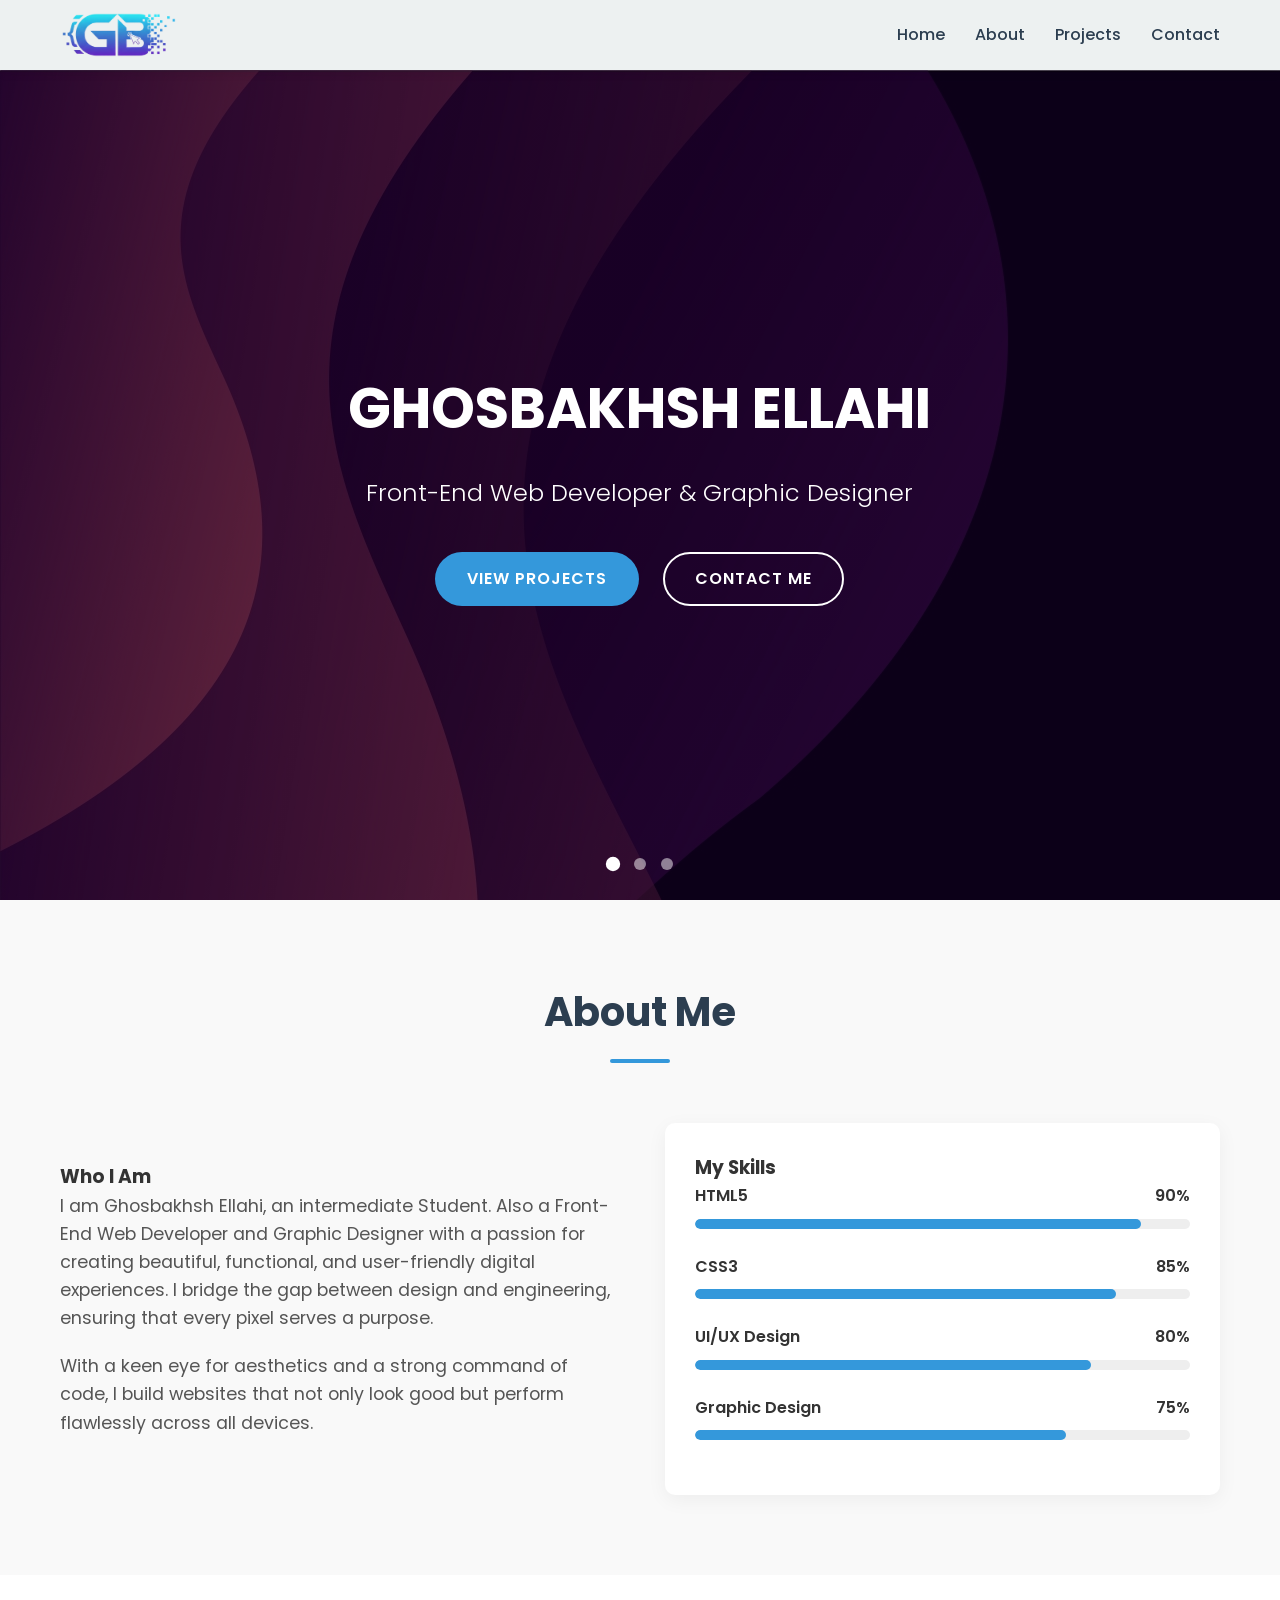
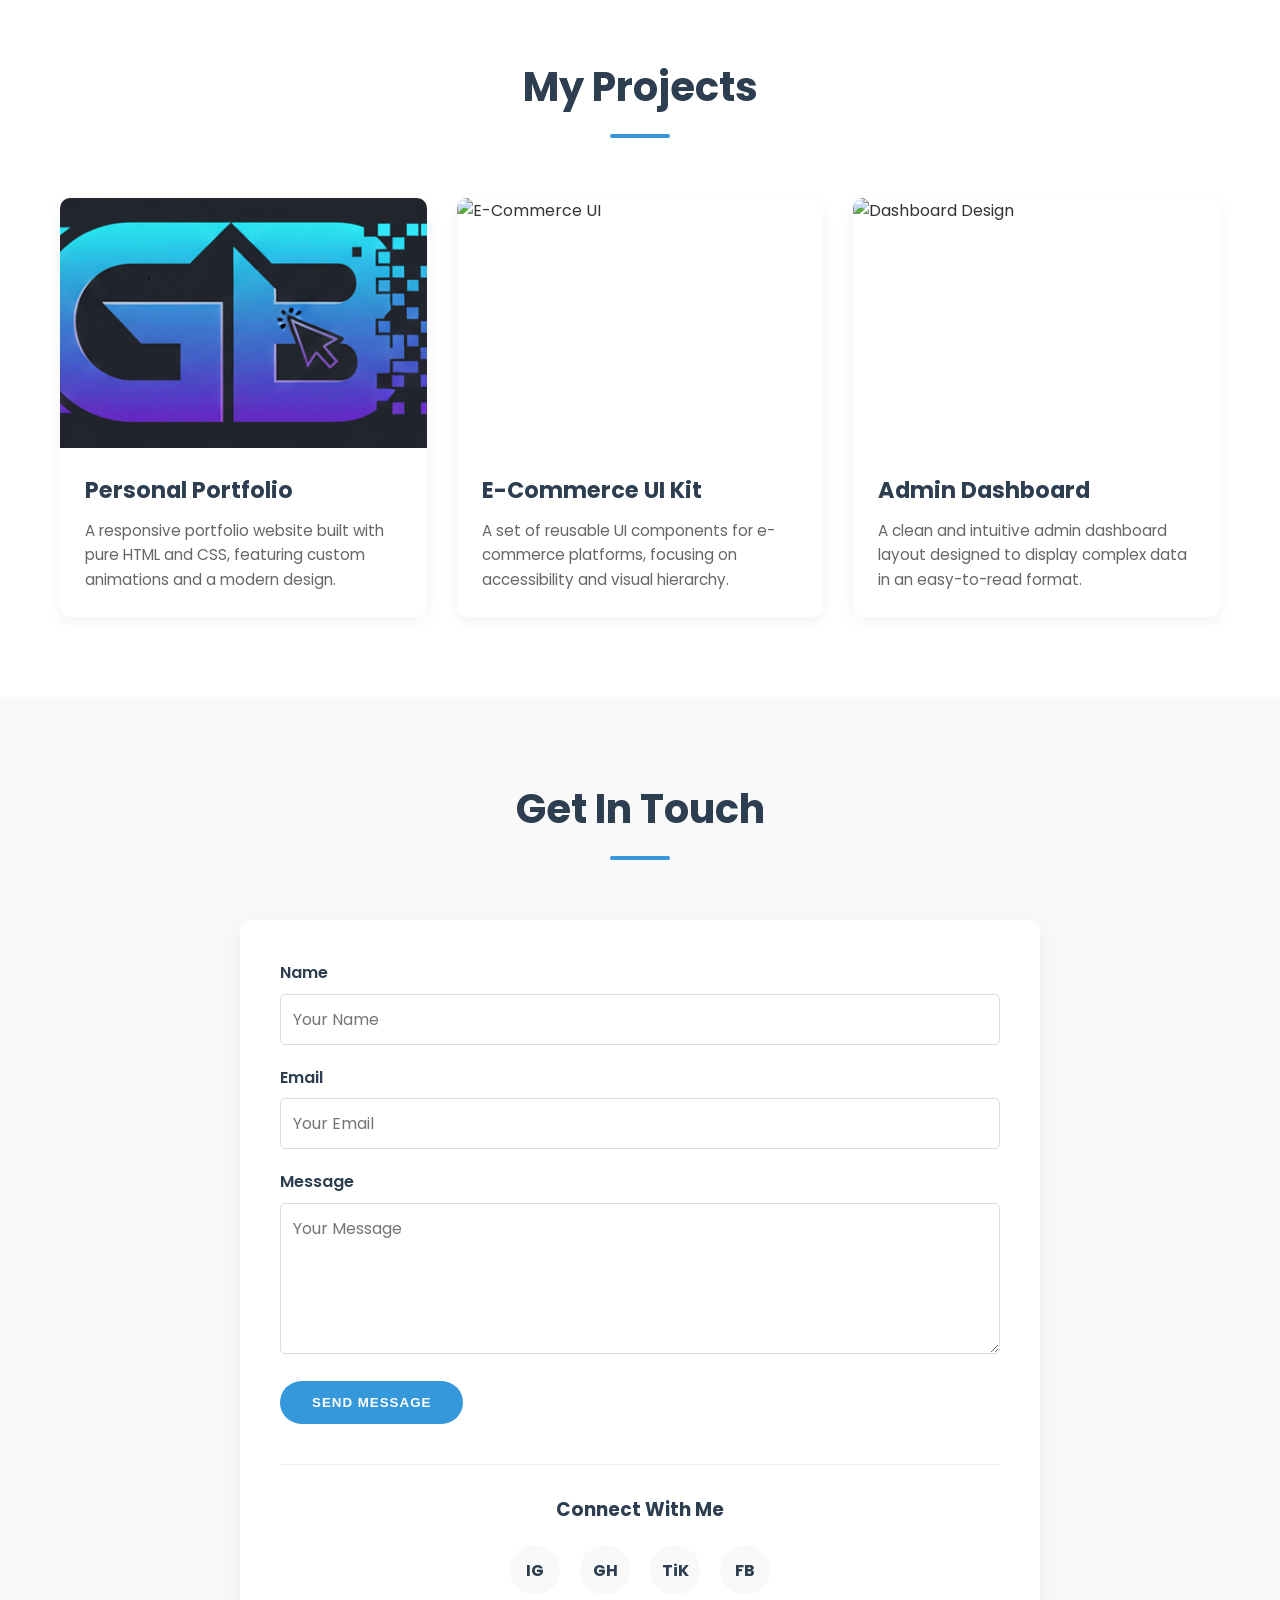
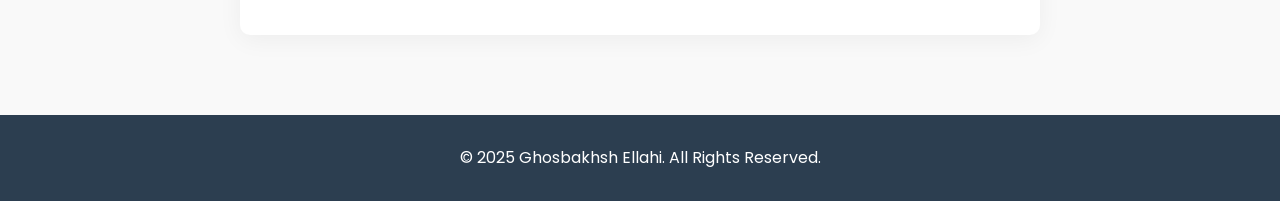
==== index.html @ 7fc472ef "I have Put the logo in header section" ====
<!DOCTYPE html>
<html lang="en">
<head>
    <meta charset="UTF-8">
    <meta name="viewport" content="width=device-width, initial-scale=1.0">
    <title>Ghosbakhsh Ellahi | Front-End Developer & Graphic Designer</title>
    <link rel="stylesheet" href="style.css">
    <link rel="shortcut icon" href="pic/android-chrome-192x192.png" type="image/x-icon">
    <!-- Using Google Fonts -->
    <link rel="preconnect" href="https://fonts.googleapis.com">
    <link rel="preconnect" href="https://fonts.gstatic.com" crossorigin>
    <link href="https://fonts.googleapis.com/css2?family=Poppins:wght@300;400;600;700&display=swap" rel="stylesheet">
</head>
<body>

    <!-- Navigation -->
    <header class="navbar">
        <div class="container nav-container">
            <div class="logo">
                <img src="pic/logo-removebg-preview.png" class="img-logo" alt="My Logo">
            </div>
            
            <input type="checkbox" id="menu-toggle" class="menu-toggle">
            <label for="menu-toggle" class="menu-icon">
                <span class="navicon"></span>
            </label>

            <nav class="nav-links">
                <ul>
                    <li><a href="#home">Home</a></li>
                    <li><a href="#about">About</a></li>
                    <li><a href="#projects">Projects</a></li>
                    <li><a href="#contact">Contact</a></li>
                </ul>
            </nav>
        </div>
    </header>

    <!-- Home / Hero Section -->
    <section id="home" class="hero">
        <div class="carousel">
            <input type="radio" name="slider" id="slide1" checked>
            <input type="radio" name="slider" id="slide2">
            <input type="radio" name="slider" id="slide3">

            <div class="slides">
                <!-- Slide 1 -->
                <div class="slide slide-1">
                    <div class="slide-content">
                        <h1>GHOSBAKHSH ELLAHI</h1>
                        <h2>Front-End Web Developer & Graphic Designer</h2>
                        <div class="cta-buttons">
                            <a href="#projects" class="btn primary">View Projects</a>
                            <a href="#contact" class="btn secondary">Contact Me</a>
                        </div>
                    </div>
                </div>
                <!-- Slide 2 -->
                <div class="slide slide-2">
                    <div class="slide-content">
                        <h1>Creative Solutions</h1>
                        <h2>Crafting Digital Experiences</h2>
                        <div class="cta-buttons">
                            <a href="#projects" class="btn primary">View Projects</a>
                        </div>
                    </div>
                </div>
                <!-- Slide 3 -->
                <div class="slide slide-3">
                    <div class="slide-content">
                        <h1>Pixel Perfect Design</h1>
                        <h2>Where Art Meets Code</h2>
                        <div class="cta-buttons">
                            <a href="#contact" class="btn secondary">Get In Touch</a>
                        </div>
                    </div>
                </div>
            </div>

            <div class="carousel-nav">
                <label for="slide1" class="nav-dot"></label>
                <label for="slide2" class="nav-dot"></label>
                <label for="slide3" class="nav-dot"></label>
            </div>
        </div>
    </section>

    <!-- About Section -->
    <section id="about" class="section about-section">
        <div class="container">
            <h2 class="section-title">About Me</h2>
            <div class="about-content">
                <div class="bio">
                    <h3>Who I Am</h3>
                    <p>I am Ghosbakhsh Ellahi, an intermediate Student. Also a Front-End Web Developer and Graphic Designer with a passion for creating beautiful, functional, and user-friendly digital experiences. I bridge the gap between design and engineering, ensuring that every pixel serves a purpose.</p>
                    <p>With a keen eye for aesthetics and a strong command of code, I build websites that not only look good but perform flawlessly across all devices.</p>
                </div>
                <div class="skills">
                    <h3>My Skills</h3>
                    
                    <div class="skill-item">
                        <div class="skill-info">
                            <span>HTML5</span>
                            <span>90%</span>
                        </div>
                        <div class="progress-bar">
                            <div class="progress html"></div>
                        </div>
                    </div>

                    <div class="skill-item">
                        <div class="skill-info">
                            <span>CSS3</span>
                            <span>85%</span>
                        </div>
                        <div class="progress-bar">
                            <div class="progress css"></div>
                        </div>
                    </div>

                    <div class="skill-item">
                        <div class="skill-info">
                            <span>UI/UX Design</span>
                            <span>80%</span>
                        </div>
                        <div class="progress-bar">
                            <div class="progress uiux"></div>
                        </div>
                    </div>

                    <div class="skill-item">
                        <div class="skill-info">
                            <span>Graphic Design</span>
                            <span>75%</span>
                        </div>
                        <div class="progress-bar">
                            <div class="progress graphic"></div>
                        </div>
                    </div>

                </div>
            </div>
        </div>
    </section>

    <!-- Projects Section -->
    <section id="projects" class="section projects-section">
        <div class="container">
            <h2 class="section-title">My Projects</h2>
            <div class="projects-grid">
                
                <!-- Project 1 -->
                <article class="project-card">
                    <div class="project-image">
                        <img src="pic/Gemini_Generated_Image_cvemovcvemovcvem.png" alt="Portfolio Website">
                        <div class="overlay">
                            <a href="Projects/Portfolio/index.html" class="btn-small">Live Demo</a>
                            <a href="Projects/Portfolio/style.css" class="btn-small outline">Source Code</a>
                        </div>
                    </div>
                    <div class="project-info">
                        <h3>Personal Portfolio</h3>
                        <p>A responsive portfolio website built with pure HTML and CSS, featuring custom animations and a modern design.</p>
                    </div>
                </article>

                <!-- Project 2 -->
                <article class="project-card">
                    <div class="project-image">
                        <img src="https://placehold.co/600x400/e74c3c/ecf0f1?text=E-Commerce+UI" alt="E-Commerce UI">
                        <div class="overlay">
                            <a href="#" class="btn-small">Live Demo</a>
                            <a href="#" class="btn-small outline">Source Code</a>
                        </div>
                    </div>
                    <div class="project-info">
                        <h3>E-Commerce UI Kit</h3>
                        <p>A set of reusable UI components for e-commerce platforms, focusing on accessibility and visual hierarchy.</p>
                    </div>
                </article>

                <!-- Project 3 -->
                <article class="project-card">
                    <div class="project-image">
                        <img src="https://placehold.co/600x400/3498db/ecf0f1?text=Dashboard+Design" alt="Dashboard Design">
                        <div class="overlay">
                            <a href="#" class="btn-small">Live Demo</a>
                            <a href="#" class="btn-small outline">Source Code</a>
                        </div>
                    </div>
                    <div class="project-info">
                        <h3>Admin Dashboard</h3>
                        <p>A clean and intuitive admin dashboard layout designed to display complex data in an easy-to-read format.</p>
                    </div>
                </article>

            </div>
        </div>
    </section>

    <!-- Contact Section -->
    <section id="contact" class="section contact-section">
        <div class="container">
            <h2 class="section-title">Get In Touch</h2>
            <div class="contact-wrapper">
                <form class="contact-form" action="#" method="POST">
                    <div class="form-group">
                        <label for="name">Name</label>
                        <input type="text" id="name" name="name" placeholder="Your Name" required>
                    </div>
                    <div class="form-group">
                        <label for="email">Email</label>
                        <input type="email" id="email" name="email" placeholder="Your Email" required>
                    </div>
                    <div class="form-group">
                        <label for="message">Message</label>
                        <textarea id="message" name="message" rows="5" placeholder="Your Message" required></textarea>
                    </div>
                    <button type="submit" class="btn primary">Send Message</button>
                </form>

                <div class="social-links">
                    <h3>Connect With Me</h3>
                    <div class="icons">
                        <!-- CSS Shapes for Icons or Text fallback -->
                        <a href="https://instagram.com/ghosbakhsh_ellahi" class="social-icon" aria-label="Instagram">IG</a>
                        <a href="https://github.com/balochghosbakhsh497" class="social-icon" aria-label="GitHub">GH</a>
                        <a href="https://www.tiktok.com/@ghosbakhsh_ellahi_846" class="social-icon" aria-label="TikTok">TiK</a>
                        <a href="https://www.facebook.com/search/top?q=Ghosbakhsh%20Ellahi" class="social-icon" aria-label="Facebook">FB</a>
                    </div>
                </div>
            </div>
        </div>
    </section>

    <!-- Footer -->
    <footer>
        <div class="container">
            <p>&copy; 2025 Ghosbakhsh Ellahi. All Rights Reserved.</p>
        </div>
    </footer>

</body>
</html>
---- style.css ----
/* =========================================
   1. CSS Variables & Reset
   ========================================= */
   :root {
    --primary-color: #3498db;
    --secondary-color: #2c3e50;
    --accent-color: #e74c3c;
    --text-color: #333;
    --bg-light: #f9f9f9;
    --bg-white: #ffffff;
    --nav-height: 70px;
    --transition-speed: 0.3s;
    --font-main: 'Poppins', sans-serif;
}

* {
    margin: 0;
    padding: 0;
    box-sizing: border-box;
}

html {
    scroll-behavior: smooth;
    font-size: 16px;
}

body {
    font-family: var(--font-main);
    color: var(--text-color);
    line-height: 1.6;
    background-color: var(--bg-white);
}

ul {
    list-style: none;
}

a {
    text-decoration: none;
    color: inherit;
    transition: var(--transition-speed);
    
}

img {
    max-width: 100%;
    display: block;
}

/* =========================================
   2. Typography & Utilities
   ========================================= */
.container {
    max-width: 1200px;
    margin: 0 auto;
    padding: 0 20px;
}

.section {
    padding: 80px 0;
}

.section-title {
    font-size: 2.5rem;
    text-align: center;
    margin-bottom: 60px;
    color: var(--secondary-color);
    position: relative;
    font-weight: 700;
}

.section-title::after {
    content: '';
    display: block;
    width: 60px;
    height: 4px;
    background: var(--primary-color);
    margin: 15px auto 0;
    border-radius: 2px;
}

.btn {
    display: inline-block;
    padding: 12px 30px;
    border-radius: 50px;
    font-weight: 600;
    text-transform: uppercase;
    letter-spacing: 1px;
    cursor: pointer;
    border: 2px solid transparent;
    transition: all var(--transition-speed) ease;
}

.btn.primary {
    background-color: var(--primary-color);
    color: white;
}

.btn.primary:hover {
    background-color: #2980b9;
    transform: translateY(-2px);
    box-shadow: 0 5px 15px rgba(52, 152, 219, 0.4);
}

.btn.secondary {
    background-color: transparent;
    border-color: white;
    color: white;
}

.btn.secondary:hover {
    background-color: white;
    color: var(--text-color);
}

.btn-small {
    display: inline-block;
    padding: 8px 20px;
    border-radius: 4px;
    font-size: 0.9rem;
    font-weight: 600;
    background-color: var(--primary-color);
    color: white;
    margin: 5px;
}

.btn-small.outline {
    background-color: transparent;
    border: 1px solid white;
}

.btn-small:hover {
    opacity: 0.9;
    transform: scale(1.05);
}

/* =========================================
   3. Navigation (Sticky & Mobile)
   ========================================= */
.navbar {
    position: sticky;
    top: 0;
    background: rgba(237, 241, 241, 0.95);
    height: var(--nav-height);
    display: flex;
    align-items: center;
    box-shadow: 0 2px 10px rgba(0,0,0,0.1);
    z-index: 1000;
    backdrop-filter: blur(5px);
}

.nav-container {
    display: flex;
    justify-content: space-between;
    align-items: center;
    width: 100%;
}

/* .logo {
    font-size: 1.8rem;
    font-weight: 700;
    color: var(--secondary-color);
    letter-spacing: -1px;
} */
 .logo{
    display: flex;
    width: 120px;
}
/* .img-logo{
    box-shadow: 1px 1px 5px 5px black;
    border-radius: 50%;
    width: 100vw;

 } */

.nav-links ul {
    display: flex;
    gap: 30px;
}

.nav-links a {
    font-weight: 500;
    color: var(--secondary-color);
    position: relative;
    transform: translateY(55%)
}

.nav-links a::after {
    content: '';
    position: absolute;
    width: 0;
    height: 2px;
    bottom: -5px;
    left: 0;
    background-color: var(--primary-color);
    transition: width var(--transition-speed);
}

.nav-links a:hover {
    width: 100%;
    transition: 0.3s ease;
    color: var(--primary-color);
    text-decoration-line: underline;
}

/* Mobile Menu Checkbox Hack */
.menu-toggle {
    display: none;
}

.menu-icon {
    display: none;
    cursor: pointer;
    padding: 10px;
}

.navicon {
    background: var(--secondary-color);
    display: block;
    height: 2px;
    width: 24px;
    position: relative;
    transition: background .2s ease-out;
}

.navicon::before,
.navicon::after {
    background: var(--secondary-color);
    content: "";
    display: block;
    height: 100%;
    position: absolute;
    transition: all .2s ease-out;
    width: 100%;
}

.navicon::before { top: 7px; }
.navicon::after { top: -7px; }

/* =========================================
   4. Hero Section & Carousel
   ========================================= */
.hero {
    height: calc(100vh - var(--nav-height));
    position: relative;
    overflow: hidden;
    color: white;
}

.carousel {
    width: 100%;
    height: 100%;
    position: relative;
}

.slides {
    display: flex;
    width: 300%; /* 3 slides */
    height: 100%;
    transition: transform 0.6s ease-in-out;
}

.slide {
    width: 33.333%;
    height: 100%;
    display: flex;
    justify-content: center;
    align-items: center;
    text-align: center;
    position: relative;
    background-size: cover;
    background-position: center;
}

/* Slide Backgrounds */
.slide-1 {
    background: linear-gradient(rgba(0,0,0,0.6), rgba(0,0,0,0.6)), url('pic/slide\ 3.jpg');
}
.slide-2 {
    background: linear-gradient(rgba(0,0,0,0.6), rgba(0,0,0,0.6)), url('pic/slide.jpg');
}
.slide-3 {
    background: linear-gradient(rgba(0,0,0,0.6), rgba(0,0,0,0.6)), url('pic/slide\ 1.jpg');
}

.slide-content h1 {
    font-size: 3.5rem;
    margin-bottom: 20px;
    animation: fadeInUp 1s ease forwards;
    opacity: 0;
    transform: translateY(20px);
}

.slide-content h2 {
    font-size: 1.5rem;
    font-weight: 300;
    margin-bottom: 40px;
    animation: fadeInUp 1s ease 0.3s forwards;
    opacity: 0;
    transform: translateY(20px);
}

.cta-buttons {
    animation: fadeInUp 1s ease 0.6s forwards;
    opacity: 0;
    transform: translateY(20px);
}

.cta-buttons .btn {
    margin: 0 10px;
}

/* Carousel Logic (Radio Buttons) */
input[name="slider"] {
    display: none;
}

/* Navigation Dots */
.carousel-nav {
    position: absolute;
    bottom: 30px;
    left: 50%;
    transform: translateX(-50%);
    display: flex;
    gap: 15px;
    z-index: 10;
}

.nav-dot {
    width: 12px;
    height: 12px;
    background: rgba(255,255,255,0.5);
    border-radius: 50%;
    cursor: pointer;
    transition: background 0.3s;
}

.nav-dot:hover {
    background: white;
}

/* Logic to move slides based on checked radio */
#slide1:checked ~ .slides { transform: translateX(0%); }
#slide2:checked ~ .slides { transform: translateX(-33.333%); }
#slide3:checked ~ .slides { transform: translateX(-66.666%); }

/* Active Dot Styling */
#slide1:checked ~ .carousel-nav label[for="slide1"],
#slide2:checked ~ .carousel-nav label[for="slide2"],
#slide3:checked ~ .carousel-nav label[for="slide3"] {
    background: white;
    transform: scale(1.2);
}

/* Animations */
@keyframes fadeInUp {
    to {
        opacity: 1;
        transform: translateY(0);
    }
}

/* =========================================
   5. About Section
   ========================================= */
.about-section {
    background-color: var(--bg-light);
}

.about-content {
    display: grid;
    grid-template-columns: 1fr 1fr;
    gap: 50px;
    align-items: center;
}

.bio p {
    margin-bottom: 20px;
    font-size: 1.1rem;
    color: #555;
}

.skills {
    background: white;
    padding: 30px;
    border-radius: 10px;
    box-shadow: 0 5px 20px rgba(0,0,0,0.05);
}

.skill-item {
    margin-bottom: 25px;
}

.skill-info {
    display: flex;
    justify-content: space-between;
    margin-bottom: 10px;
    font-weight: 600;
}

.progress-bar {
    width: 100%;
    height: 10px;
    background: #eee;
    border-radius: 5px;
    overflow: hidden;
}

.progress {
    height: 100%;
    background: var(--primary-color);
    border-radius: 5px;
    width: 0;
    /* Animation happens on page load since no JS scroll trigger, 
       but we can use generic animation */
    animation: loadProgress 1.5s ease-out forwards;
}

.progress.html { width: 90%; animation-delay: 0.2s; }
.progress.css { width: 85%; animation-delay: 0.4s; }
.progress.uiux { width: 80%; animation-delay: 0.6s; }
.progress.graphic { width: 75%; animation-delay: 0.8s; }

@keyframes loadProgress {
    from { width: 0; }
}

/* =========================================
   6. Projects Section
   ========================================= */
.projects-grid {
    display: grid;
    grid-template-columns: repeat(auto-fit, minmax(320px, 1fr));
    gap: 30px;
}

.project-card {
    background: white;
    border-radius: 10px;
    overflow: hidden;
    box-shadow: 0 5px 15px rgba(0,0,0,0.05);
    transition: transform 0.3s, box-shadow 0.3s;
}

.project-card:hover {
    transform: translateY(-10px);
    box-shadow: 0 15px 30px rgba(0,0,0,0.1);
}

.project-image {
    position: relative;
    overflow: hidden;
    height: 250px;
}

.project-image img {
    width: 100%;
    height: 100%;
    object-fit: cover;
    transition: transform 0.5s;
}

.project-card:hover .project-image img {
    transform: scale(1.1);
}

.overlay {
    position: absolute;
    top: 0;
    left: 0;
    width: 100%;
    height: 100%;
    background: rgba(44, 62, 80, 0.9);
    display: flex;
    justify-content: center;
    align-items: center;
    opacity: 0;
    transition: opacity 0.3s;
}

.project-card:hover .overlay {
    opacity: 1;
}

.project-info {
    padding: 25px;
}

.project-info h3 {
    font-size: 1.4rem;
    margin-bottom: 10px;
    color: var(--secondary-color);
}

.project-info p {
    font-size: 0.95rem;
    color: #666;
}

/* =========================================
   7. Contact Section
   ========================================= */
.contact-section {
    background-color: var(--bg-light);
}

.contact-wrapper {
    max-width: 800px;
    margin: 0 auto;
    background: white;
    padding: 40px;
    border-radius: 10px;
    box-shadow: 0 5px 25px rgba(0,0,0,0.05);
}

.form-group {
    margin-bottom: 20px;
}

.form-group label {
    display: block;
    margin-bottom: 8px;
    font-weight: 600;
    color: var(--secondary-color);
}

.form-group input,
.form-group textarea {
    width: 100%;
    padding: 12px;
    border: 1px solid #ddd;
    border-radius: 5px;
    font-family: inherit;
    font-size: 1rem;
    transition: border-color 0.3s;
}

.form-group input:focus,
.form-group textarea:focus {
    outline: none;
    border-color: var(--primary-color);
}

.social-links {
    margin-top: 40px;
    text-align: center;
    border-top: 1px solid #eee;
    padding-top: 30px;
}

.social-links h3 {
    margin-bottom: 20px;
    color: var(--secondary-color);
}

.icons {
    display: flex;
    justify-content: center;
    gap: 20px;
}

.social-icon {
    width: 50px;
    height: 50px;
    background: var(--bg-light);
    border-radius: 50%;
    display: flex;
    justify-content: center;
    align-items: center;
    font-weight: 700;
    color: var(--secondary-color);
    transition: all 0.3s;
}

.social-icon:hover {
    background: var(--primary-color);
    color: white;
    transform: rotate(360deg);
}

/* =========================================
   8. Footer
   ========================================= */
footer {
    background: var(--secondary-color);
    color: white;
    text-align: center;
    padding: 30px 0;
}

/* =========================================
   9. Media Queries (Responsive)
   ========================================= */
@media (max-width: 768px) {
    .section-title {
        font-size: 2rem;
    }
    
    /* Mobile Nav */
    .menu-icon {
        display: block;
    }

    .nav-links {
        position: absolute;
        top: 100%;
        left: 0;
        width: 100%;
        background: white;
        max-height: 0;
        overflow: hidden;
        transition: max-height 0.3s ease-out;
        box-shadow: 0 5px 10px rgba(0,0,0,0.1);
    }

    .nav-links ul {
        flex-direction: column;
        padding: 20px;
        gap: 20px;
        text-align: center;
    }

    /* Show menu when checkbox is checked */
    .menu-toggle:checked ~ .nav-links {
        max-height: 300px; /* Adjust based on content */
    }

    /* Hamburger Animation */
    .menu-toggle:checked ~ .menu-icon .navicon {
        background: transparent;
    }

    .menu-toggle:checked ~ .menu-icon .navicon::before {
        transform: rotate(-45deg);
        top: 0;
    }

    .menu-toggle:checked ~ .menu-icon .navicon::after {
        transform: rotate(45deg);
        top: 0;
    }

    /* Hero Text */
    .slide-content h1 {
        font-size: 2.2rem;
    }

    .slide-content h2 {
        font-size: 1.1rem;
    }

    /* About Section */
    .about-content {
        grid-template-columns: 1fr;
    }
}
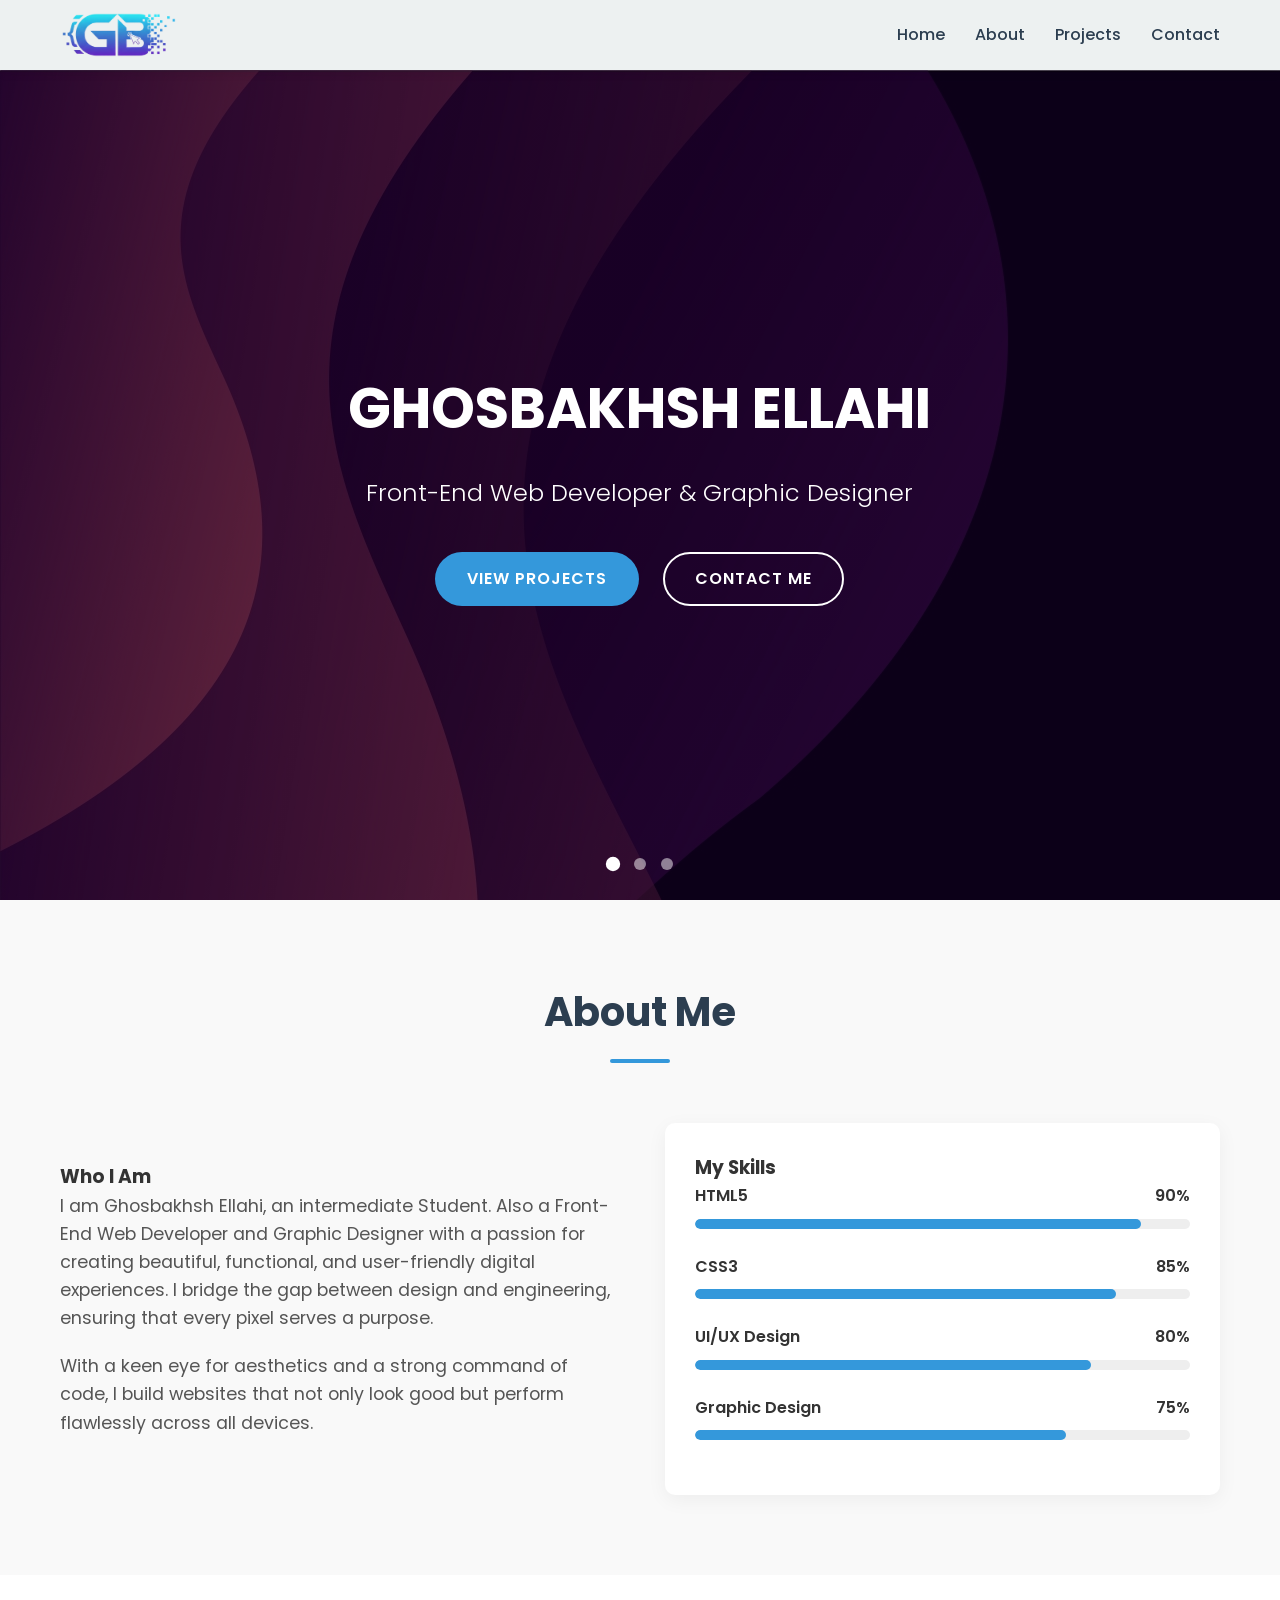
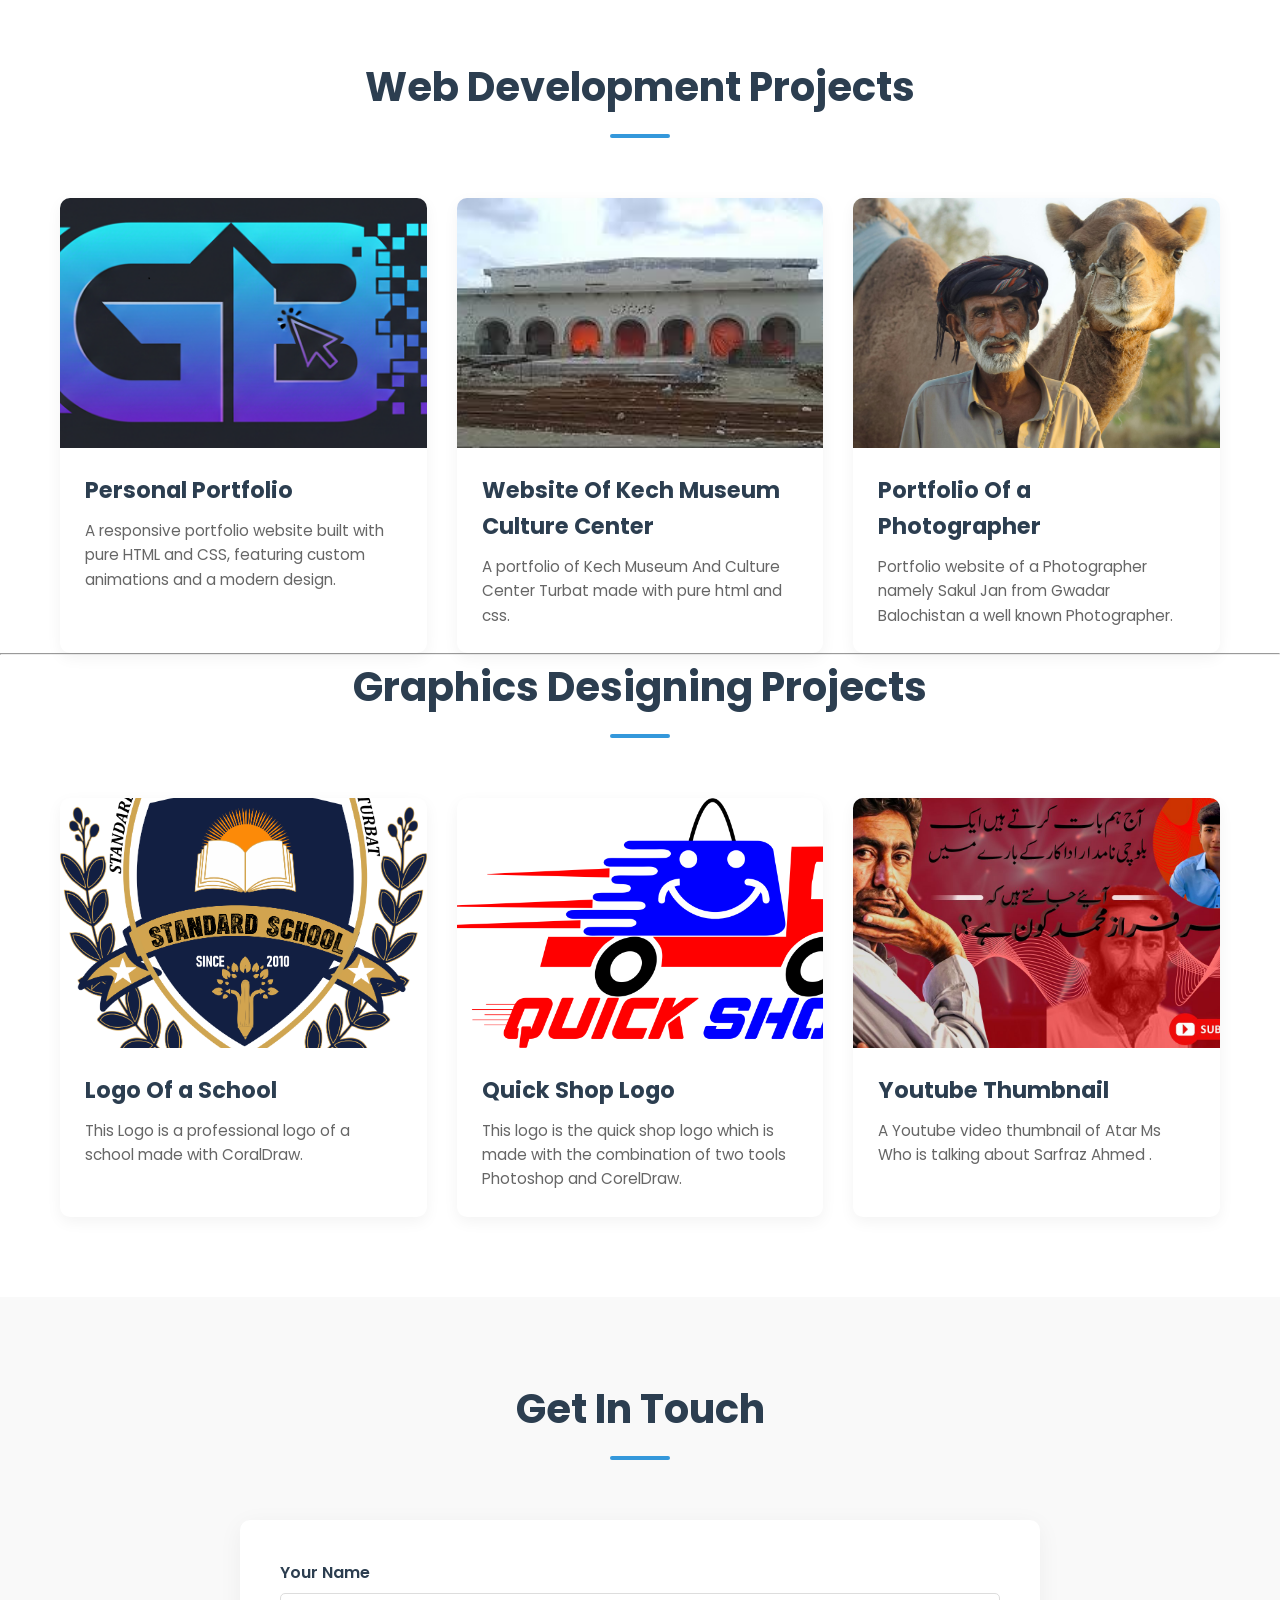
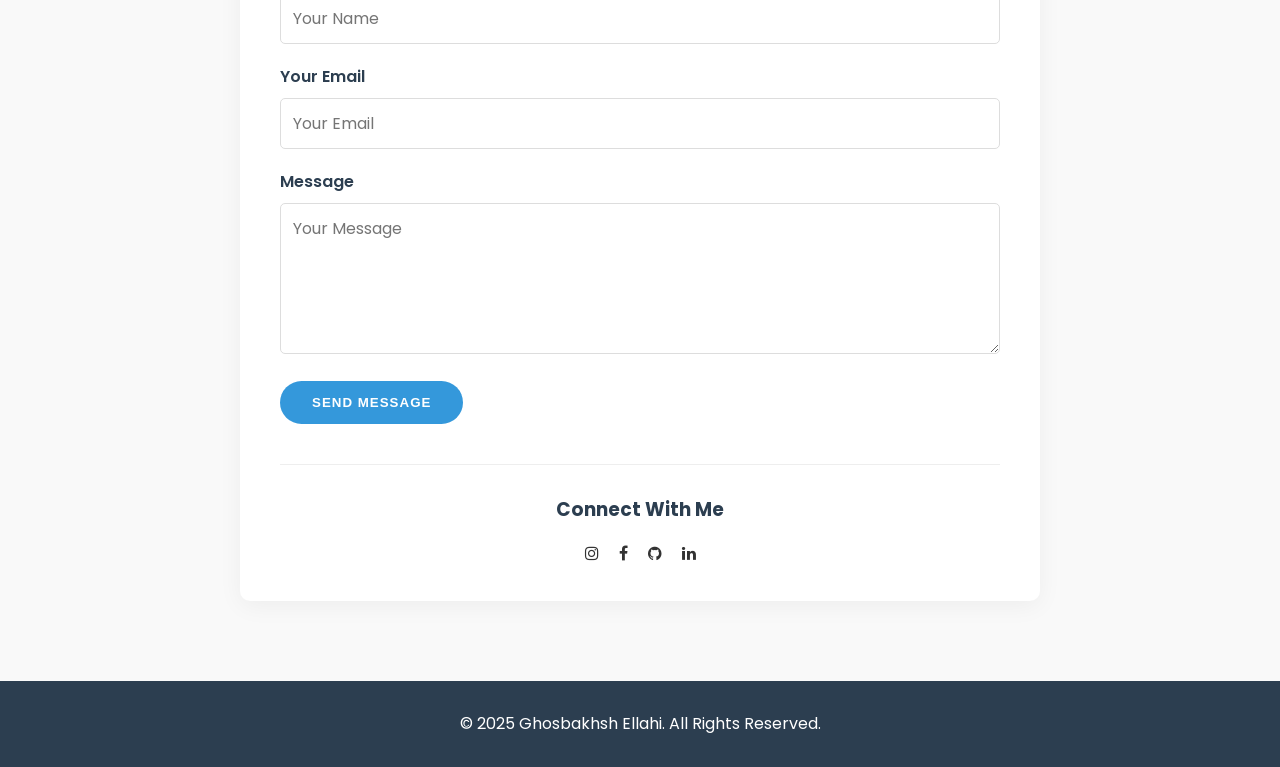
==== commit 7c17d102: "Changes In Contact and Project Section Social Media Icons were changed also graphics projects were a" ====
--- a/index.html
+++ b/index.html
@@ -6,6 +6,7 @@
     <title>Ghosbakhsh Ellahi | Front-End Developer & Graphic Designer</title>
     <link rel="stylesheet" href="style.css">
     <link rel="shortcut icon" href="pic/android-chrome-192x192.png" type="image/x-icon">
+       <link rel="stylesheet" href="https://cdnjs.cloudflare.com/ajax/libs/font-awesome/4.7.0/css/font-awesome.min.css">
     <!-- Using Google Fonts -->
     <link rel="preconnect" href="https://fonts.googleapis.com">
     <link rel="preconnect" href="https://fonts.gstatic.com" crossorigin>
@@ -146,16 +147,15 @@
     <!-- Projects Section -->
     <section id="projects" class="section projects-section">
         <div class="container">
-            <h2 class="section-title">My Projects</h2>
+            <h2 class="section-title">Web Development Projects</h2>
             <div class="projects-grid">
                 
                 <!-- Project 1 -->
                 <article class="project-card">
                     <div class="project-image">
-                        <img src="pic/Gemini_Generated_Image_cvemovcvemovcvem.png" alt="Portfolio Website">
+                        <img src="Projects/Portfolio/Gemini_Generated_Image_cvemovcvemovcvem.png" alt="Portfolio Website">
                         <div class="overlay">
                             <a href="Projects/Portfolio/index.html" class="btn-small">Live Demo</a>
-                            <a href="Projects/Portfolio/style.css" class="btn-small outline">Source Code</a>
                         </div>
                     </div>
                     <div class="project-info">
@@ -167,34 +167,80 @@
                 <!-- Project 2 -->
                 <article class="project-card">
                     <div class="project-image">
-                        <img src="https://placehold.co/600x400/e74c3c/ecf0f1?text=E-Commerce+UI" alt="E-Commerce UI">
-                        <div class="overlay">
-                            <a href="#" class="btn-small">Live Demo</a>
-                            <a href="#" class="btn-small outline">Source Code</a>
-                        </div>
-                    </div>
-                    <div class="project-info">
-                        <h3>E-Commerce UI Kit</h3>
-                        <p>A set of reusable UI components for e-commerce platforms, focusing on accessibility and visual hierarchy.</p>
+                        <img src="Projects/KMCT/Kech Museum.jpg" alt="Kech Museum Turbat Website">
+                        <div class="overlay">
+                            <a href="Projects/KMCT/index.html" class="btn-small">Live Demo</a>
+                        </div>
+                    </div>
+                    <div class="project-info">
+                        <h3>Website Of Kech Museum Culture Center</h3>
+                        <p>A portfolio of Kech Museum And Culture Center Turbat made with pure html and css.</p>
                     </div>
                 </article>
 
                 <!-- Project 3 -->
                 <article class="project-card">
                     <div class="project-image">
-                        <img src="https://placehold.co/600x400/3498db/ecf0f1?text=Dashboard+Design" alt="Dashboard Design">
-                        <div class="overlay">
-                            <a href="#" class="btn-small">Live Demo</a>
-                            <a href="#" class="btn-small outline">Source Code</a>
-                        </div>
-                    </div>
-                    <div class="project-info">
-                        <h3>Admin Dashboard</h3>
-                        <p>A clean and intuitive admin dashboard layout designed to display complex data in an easy-to-read format.</p>
-                    </div>
-                </article>
-
-            </div>
+                        <img src="Projects/Sakul__Jan__Portpolio/pexels-mehranmehr-35014134.jpg" alt="A Portfolio Of A Photographer">
+                        <div class="overlay">
+                            <a href="Projects/Sakul__Jan__Portpolio/index.html" class="btn-small">Live Demo</a>
+                        </div>
+                    </div>
+                    <div class="project-info">
+                        <h3>Portfolio Of a Photographer</h3>
+                        <p>Portfolio website of a Photographer namely Sakul Jan from Gwadar Balochistan a well known Photographer.</p>
+                    </div>
+                </article>
+            </div>
+        </div>
+            <hr>
+        <div class="container">
+             <h2 class="section-title">Graphics Designing Projects</h2>
+            <div class="projects-grid">
+                
+                <!-- Project 1 -->
+                <article class="project-card">
+                    <div class="project-image">
+                        <img src="Graphic Projects/School Logo Pic.png" alt="School Logo">
+                        <div class="overlay">
+                            <a href="Graphic Projects/School Logo Pic.png" class="btn-small">View Full Image</a>
+                        </div>
+                    </div>
+                    <div class="project-info">
+                        <h3>Logo Of a School</h3>
+                        <p>This Logo is a professional logo of a school made with CoralDraw.</p>
+                    </div>
+                </article>
+
+                <!-- Project 2 -->
+                <article class="project-card">
+                    <div class="project-image">
+                        <img src="Graphic Projects/shop logo.png" alt="Quick Shop Logo">
+                        <div class="overlay">
+                            <a href="Graphic Projects/shop logo.png" class="btn-small">View Full Image</a>
+                        </div>
+                    </div>
+                    <div class="project-info">
+                        <h3>Quick Shop Logo</h3>
+                        <p>This logo is the quick shop logo which is made with the combination of two tools Photoshop and CorelDraw.</p>
+                    </div>
+                </article>
+
+                <!-- Project 3 -->
+                <article class="project-card">
+                    <div class="project-image">
+                        <img src="Graphic Projects/Youtube Thumbnail.jpg" alt="Youtube Thumbnail">
+                        <div class="overlay">
+                            <a href="Graphic Projects/Youtube Thumbnail.jpg" class="btn-small">View Full Image</a>
+                        </div>
+                    </div>
+                    <div class="project-info">
+                        <h3>Youtube Thumbnail</h3>
+                        <p>A Youtube video thumbnail of Atar Ms Who is talking about Sarfraz Ahmed .</p>
+                    </div>
+                </article>
+                </div>
+            
         </div>
     </section>
 
@@ -203,13 +249,14 @@
         <div class="container">
             <h2 class="section-title">Get In Touch</h2>
             <div class="contact-wrapper">
-                <form class="contact-form" action="#" method="POST">
+                <form class="contact-form" action="https://formspree.io/f/mdaodoen" method="POST">
+                    <input type="hidden" name="_subject" value="New message from my portfolio website">
                     <div class="form-group">
-                        <label for="name">Name</label>
+                        <label for="name">Your Name</label>
                         <input type="text" id="name" name="name" placeholder="Your Name" required>
                     </div>
                     <div class="form-group">
-                        <label for="email">Email</label>
+                        <label for="email">Your Email</label>
                         <input type="email" id="email" name="email" placeholder="Your Email" required>
                     </div>
                     <div class="form-group">
@@ -223,14 +270,15 @@
                     <h3>Connect With Me</h3>
                     <div class="icons">
                         <!-- CSS Shapes for Icons or Text fallback -->
-                        <a href="https://instagram.com/ghosbakhsh_ellahi" class="social-icon" aria-label="Instagram">IG</a>
-                        <a href="https://github.com/balochghosbakhsh497" class="social-icon" aria-label="GitHub">GH</a>
-                        <a href="https://www.tiktok.com/@ghosbakhsh_ellahi_846" class="social-icon" aria-label="TikTok">TiK</a>
-                        <a href="https://www.facebook.com/search/top?q=Ghosbakhsh%20Ellahi" class="social-icon" aria-label="Facebook">FB</a>
-                    </div>
-                </div>
-            </div>
-        </div>
+                          <a href="https://instagram.com/ghosbakhsh_ellahi" class="fa fa-instagram" target="_blank"></a>
+                          <a href="https://www.facebook.com/profile.php?=61584375854577" class="fa fa-facebook" target="_blank"></a>
+                       <a href="https://github.com/balochghosbakhsh497" class="fa fa-github" target="_blank"></a>
+                       <a href="https://www.linkedin.com/in/ghosbakhsh-ellahi-06a6b63a2" class="fa fa-linkedin" target="_blank"></a>
+                    </div>
+                </div>
+            </div>
+        </div>
+        
     </section>
 
     <!-- Footer -->
@@ -240,5 +288,10 @@
         </div>
     </footer>
 
+
+    <!-- <script>
+        alert("Welcome To Ghosbakhsh's Portfolio");
+    </script> -->
+
 </body>
 </html>
--- a/style.css
+++ b/style.css
@@ -352,6 +352,13 @@
     transform: scale(1.2);
 }
 
+.btn-small{
+    position: relative;
+    top: 100px;
+    width: 300px;
+    text-align: center;
+}
+
 /* Animations */
 @keyframes fadeInUp {
     to {
@@ -654,3 +661,6 @@
         grid-template-columns: 1fr;
     }
 }
+
+
+
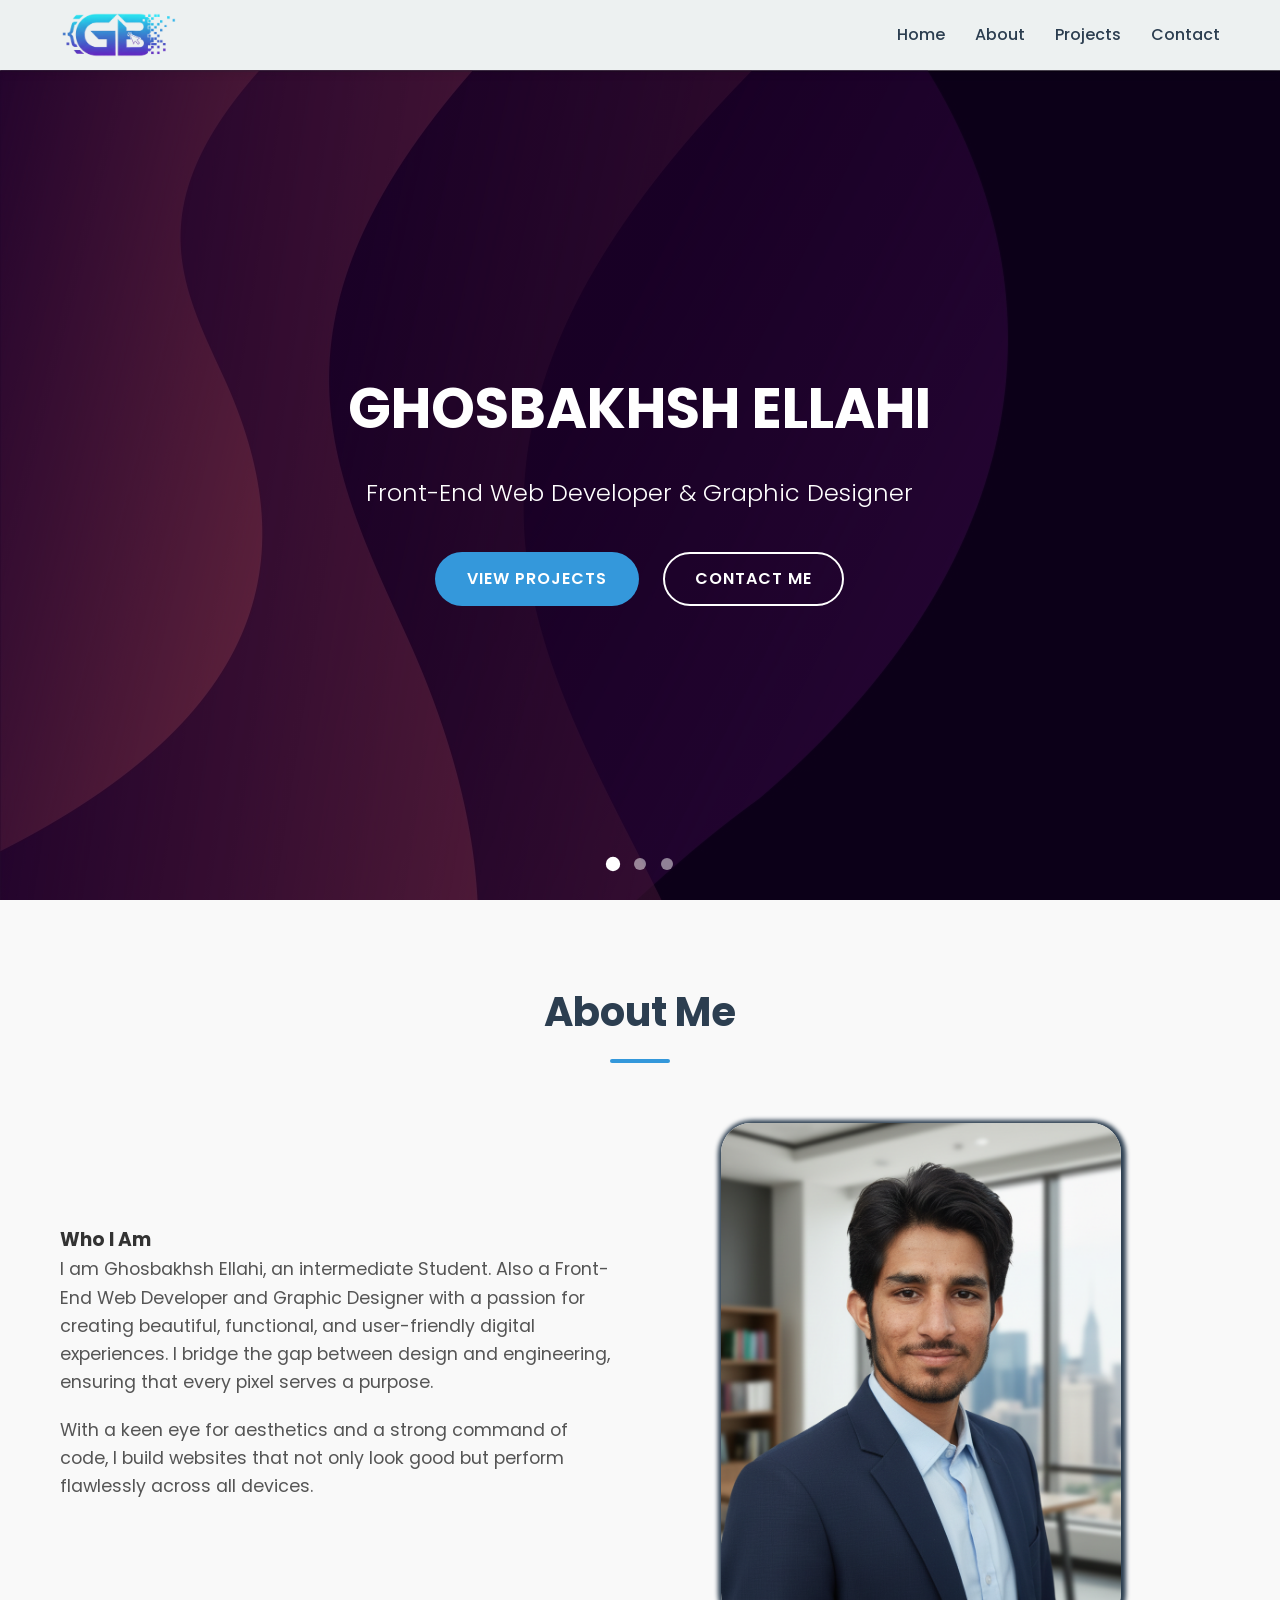
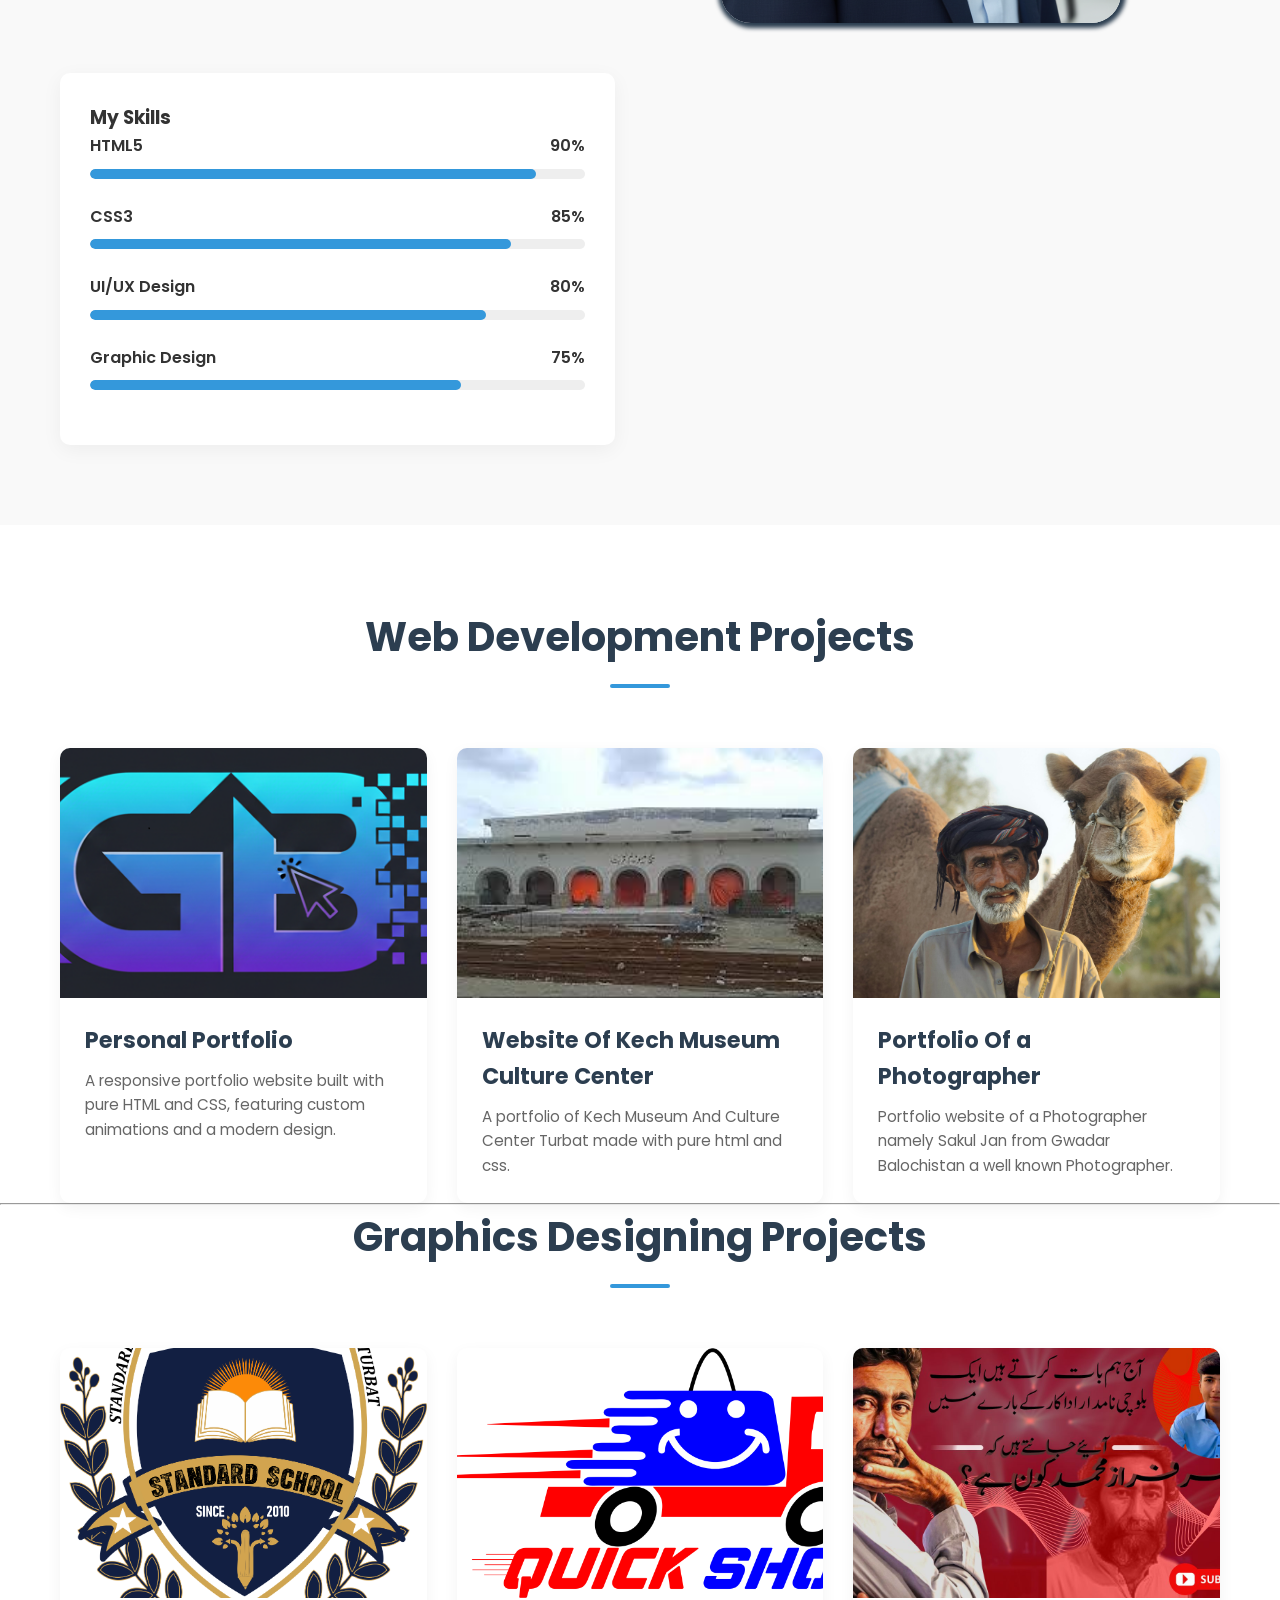
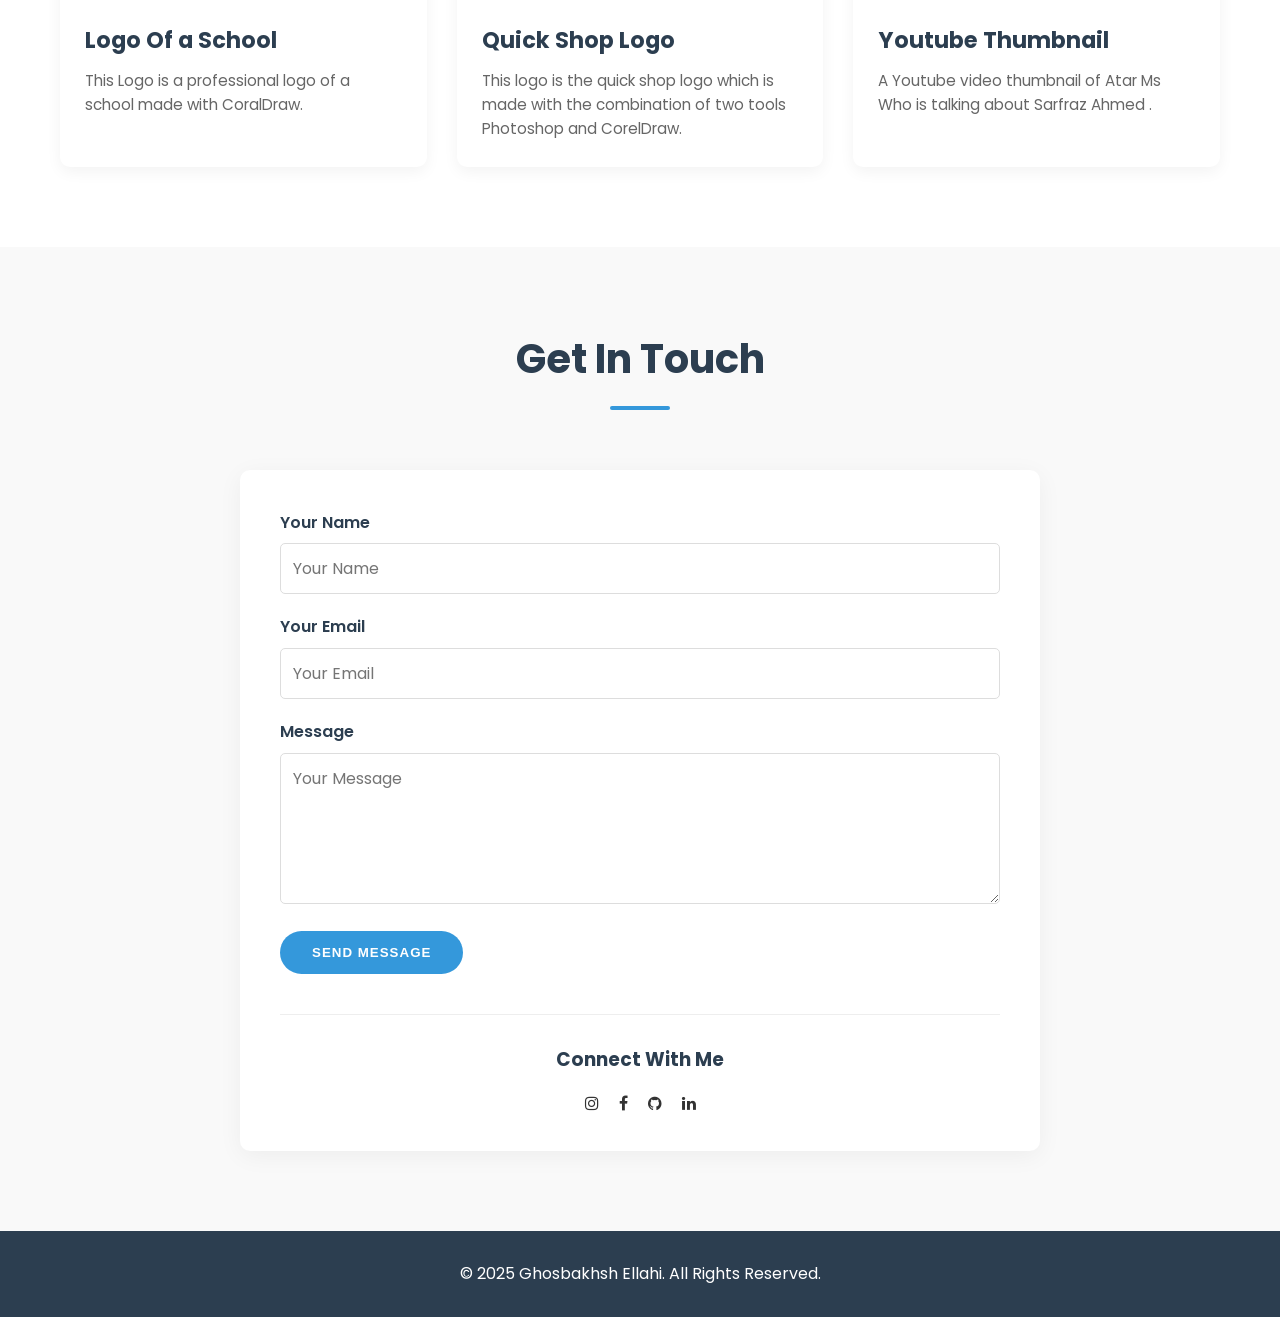
==== commit fbacbe48: "Updated The About Section" ====
--- a/index.html
+++ b/index.html
@@ -96,6 +96,9 @@
                     <p>I am Ghosbakhsh Ellahi, an intermediate Student. Also a Front-End Web Developer and Graphic Designer with a passion for creating beautiful, functional, and user-friendly digital experiences. I bridge the gap between design and engineering, ensuring that every pixel serves a purpose.</p>
                     <p>With a keen eye for aesthetics and a strong command of code, I build websites that not only look good but perform flawlessly across all devices.</p>
                 </div>
+                <div class="myself">
+                <img src="pic/1767281983273.jpg" class="myself-img" alt="Myself">
+                </div>
                 <div class="skills">
                     <h3>My Skills</h3>
                     
@@ -289,9 +292,9 @@
     </footer>
 
 
-    <!-- <script>
-        alert("Welcome To Ghosbakhsh's Portfolio");
-    </script> -->
+    <script>
+        alert("Welcome To Ghosbakhsh's Portfolio 'The Websites which are present in projects section they are not completed and they are not public, they are just made for practice and to compete my portfolio'");
+    </script>
 
 </body>
 </html>
--- a/style.css
+++ b/style.css
@@ -358,7 +358,22 @@
     width: 300px;
     text-align: center;
 }
-
+.myself{
+    width: 400px;
+    height: 500px;
+    display: flex;
+    position: relative;
+    left: 10%;
+    /* border: 2px solid black; */
+    /* border-radius: 30px; */
+}
+.myself-img{
+    box-shadow: 1px 1px 4px 4px var(--secondary-color);
+    border-radius: 30px;
+    object-fit: cover;
+    width: 100%;
+    height: 100%;
+}
 /* Animations */
 @keyframes fadeInUp {
     to {
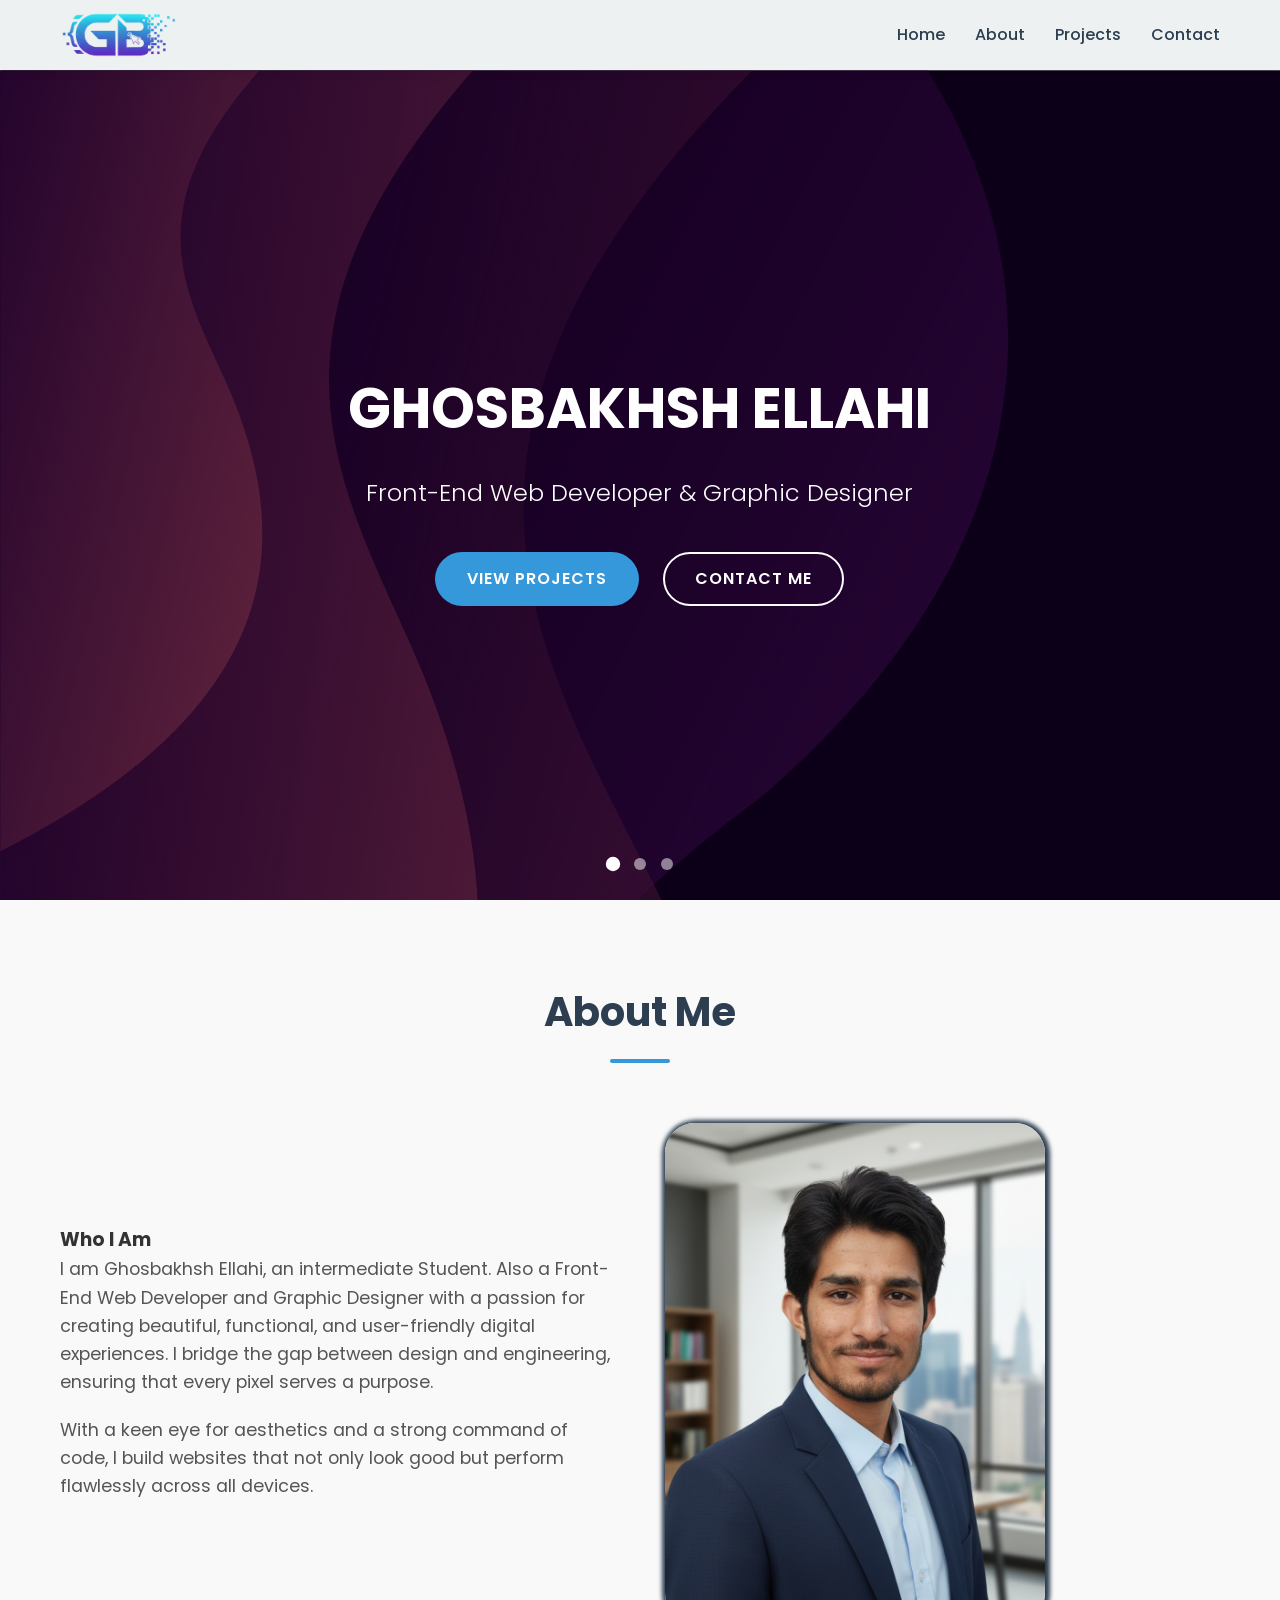
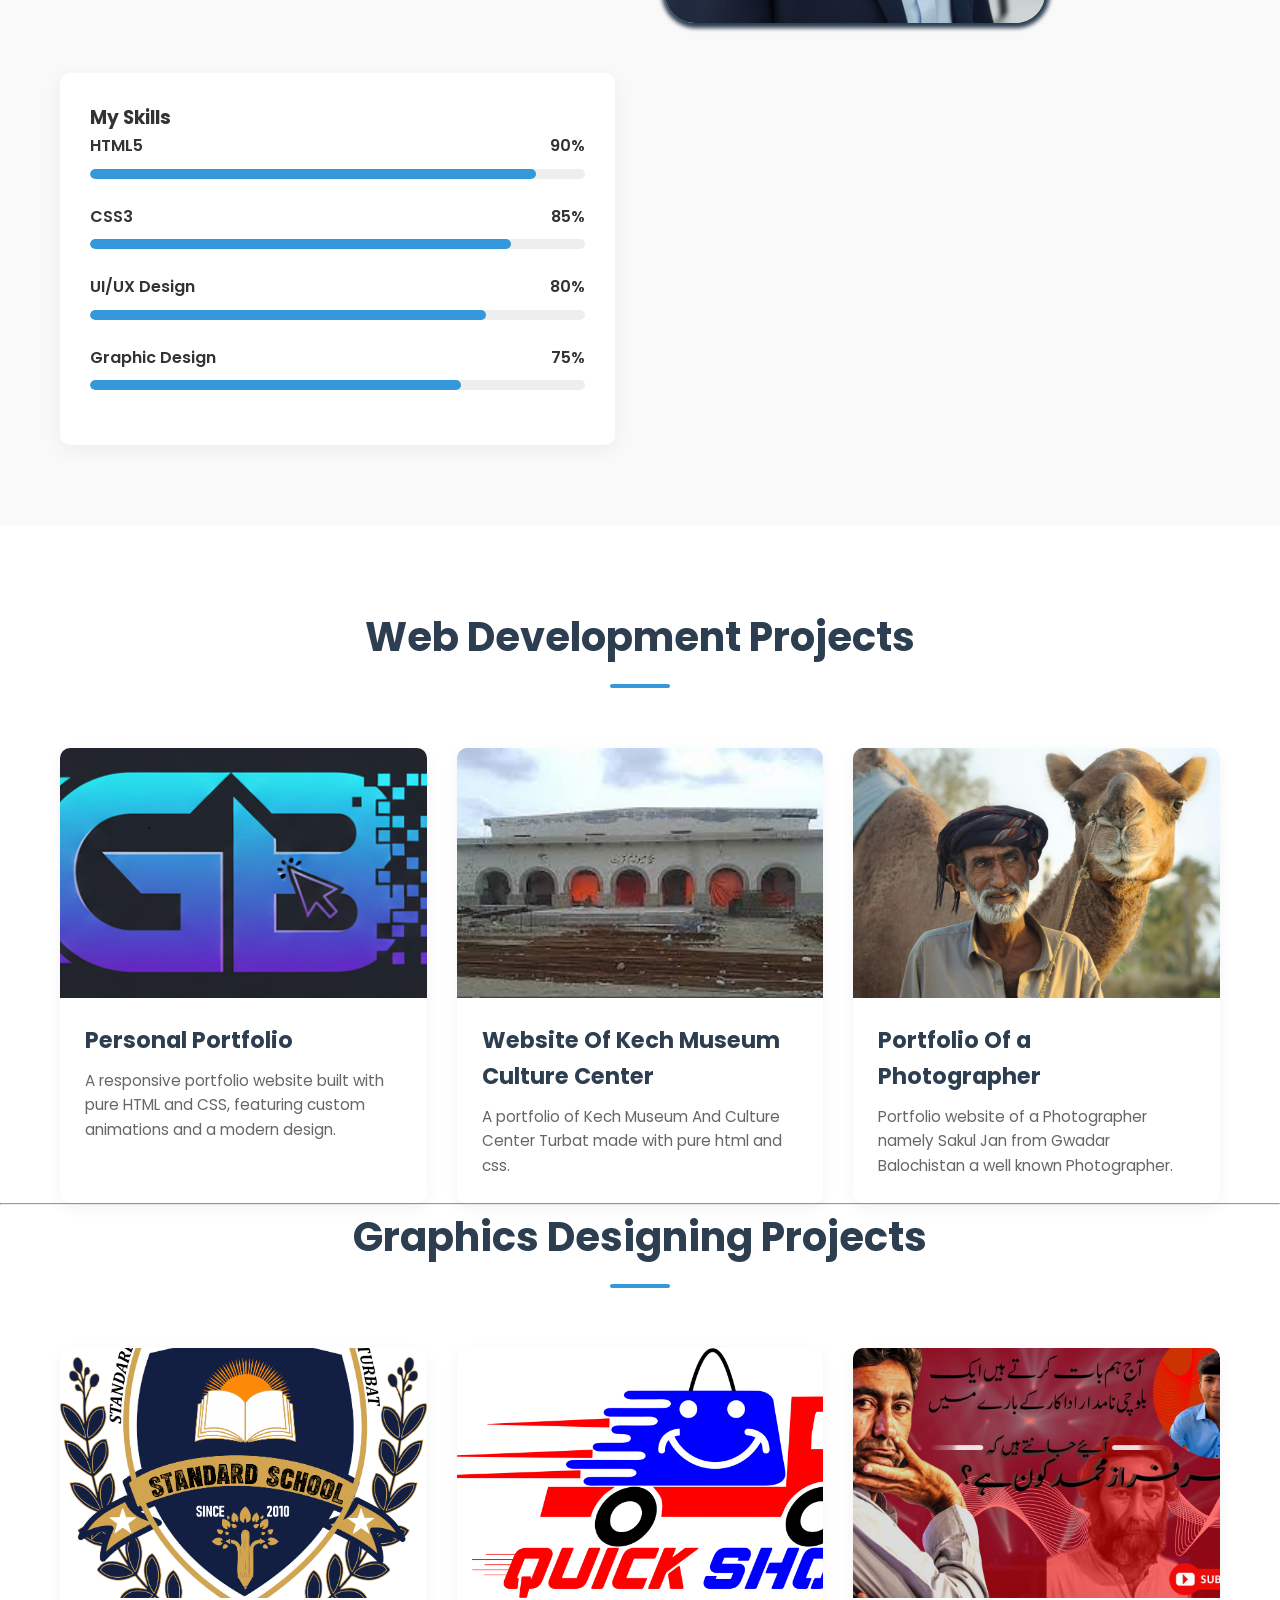
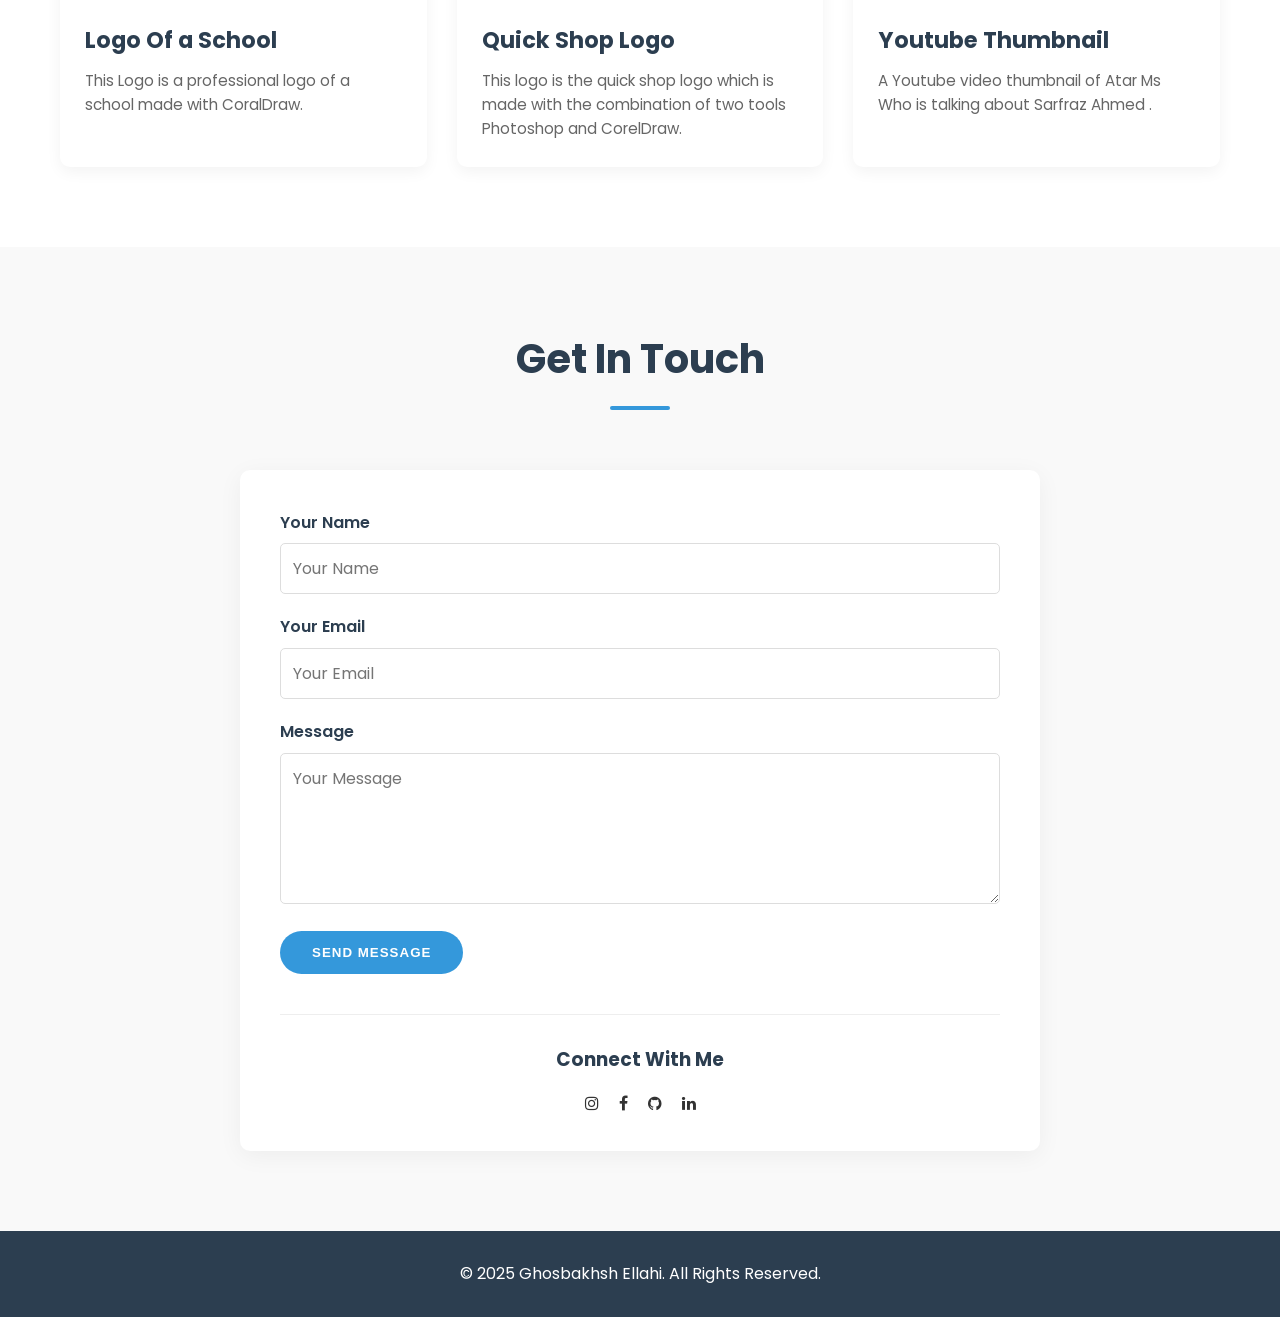
==== commit 933f2a63: ",changes in script" ====
--- a/index.html
+++ b/index.html
@@ -293,7 +293,7 @@
 
 
     <script>
-        alert("Welcome To Ghosbakhsh's Portfolio 'The Websites which are present in projects section they are not completed and they are not public, they are just made for practice and to compete my portfolio'");
+        alert("Welcome To Ghosbakhsh's Portfolio 'The Websites which are present in projects section they are not completed and they are not public, they are just made for practice and to complete my portfolio'");
     </script>
 
 </body>
--- a/style.css
+++ b/style.css
@@ -359,11 +359,11 @@
     text-align: center;
 }
 .myself{
-    width: 400px;
+    width: 380px;
     height: 500px;
     display: flex;
     position: relative;
-    left: 10%;
+    /* left: 10%; */
     /* border: 2px solid black; */
     /* border-radius: 30px; */
 }
@@ -373,6 +373,10 @@
     object-fit: cover;
     width: 100%;
     height: 100%;
+     transition: transform 0.5s ease;
+}
+.myself-img:hover{
+     transform: translateY(-10px);
 }
 /* Animations */
 @keyframes fadeInUp {
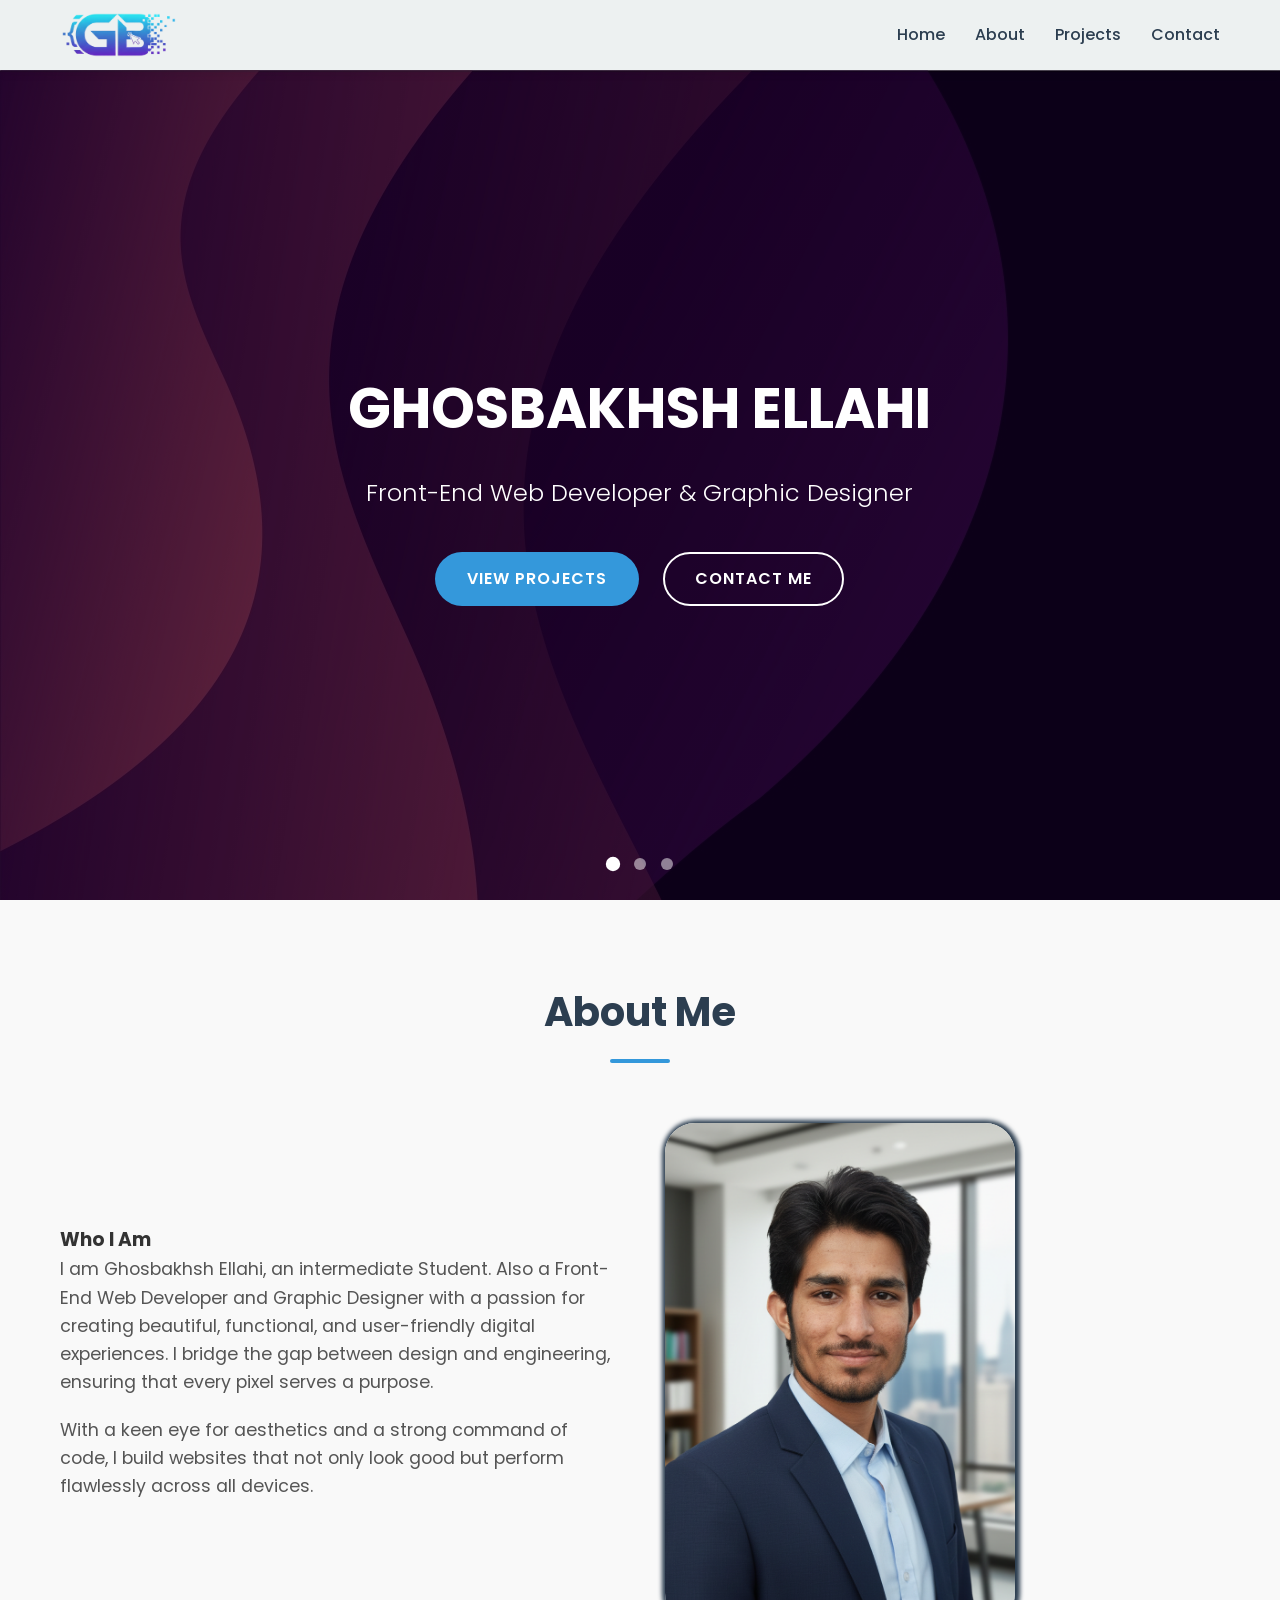
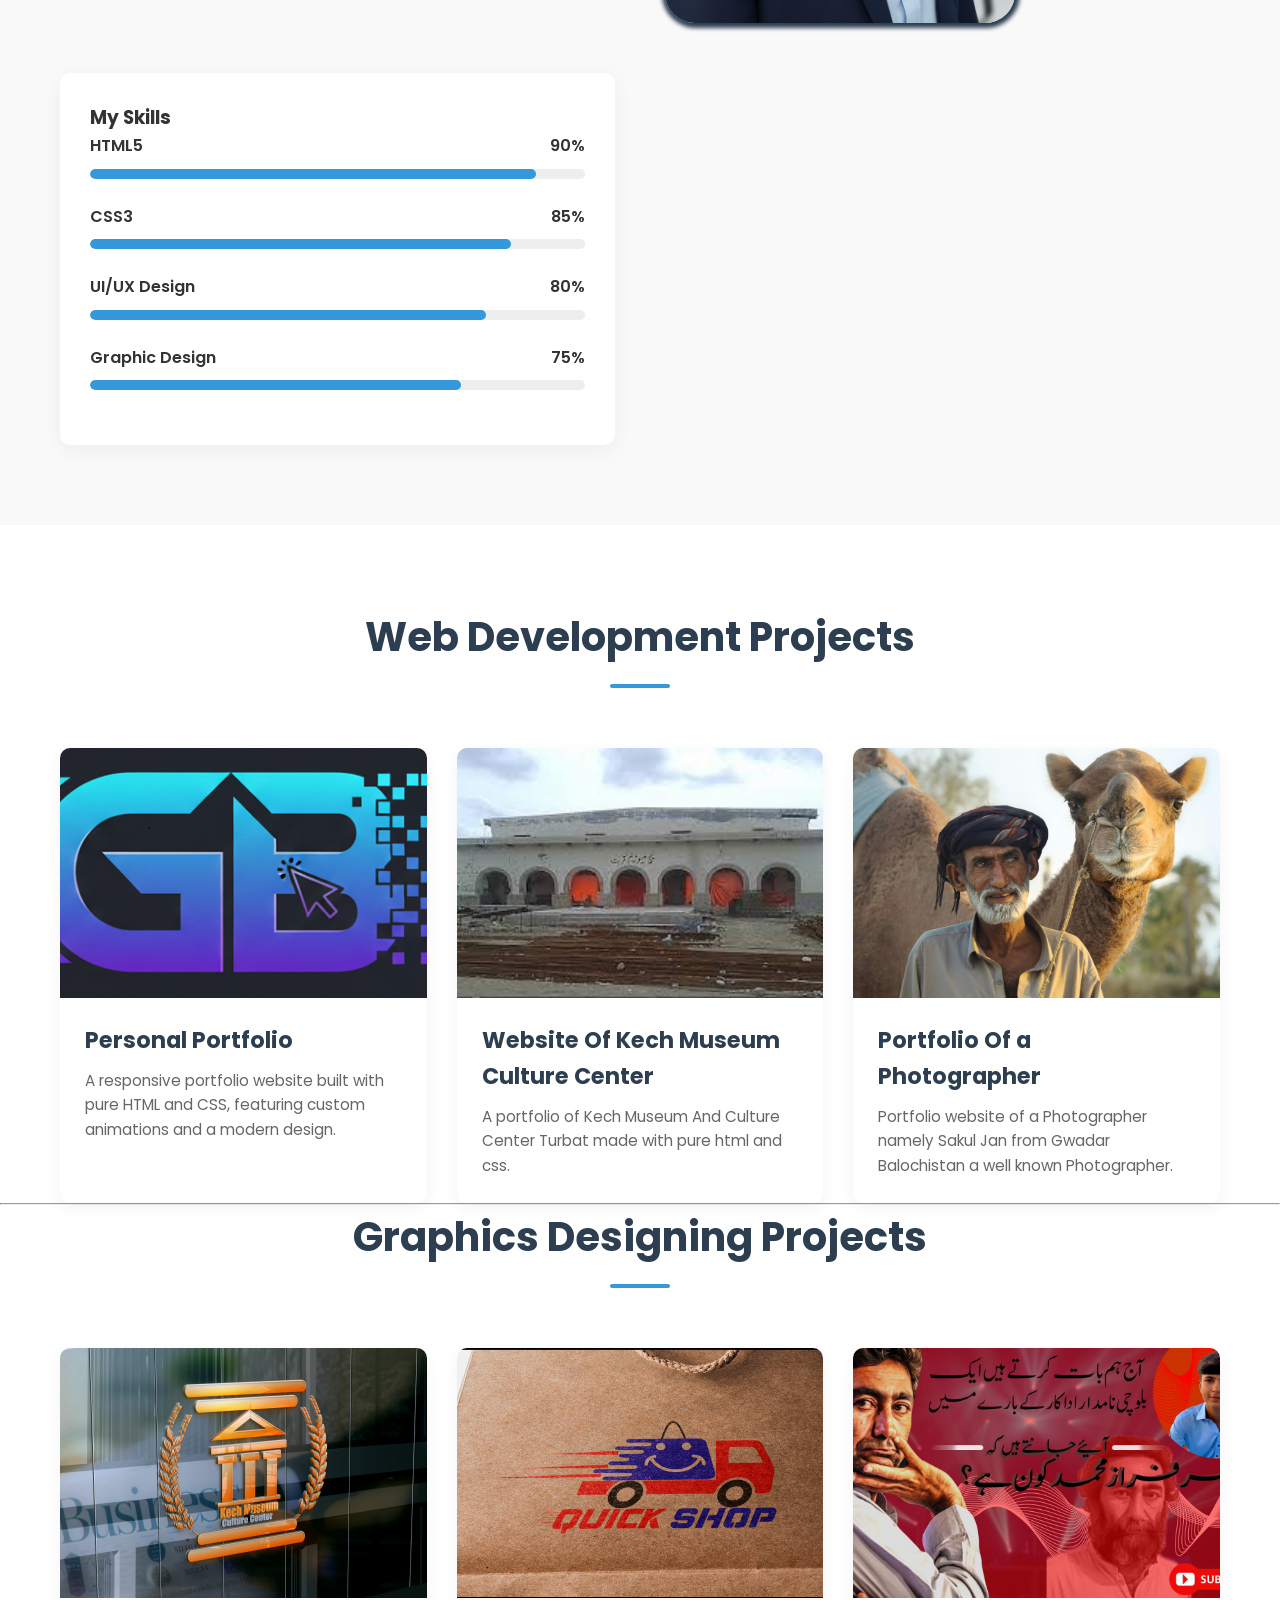
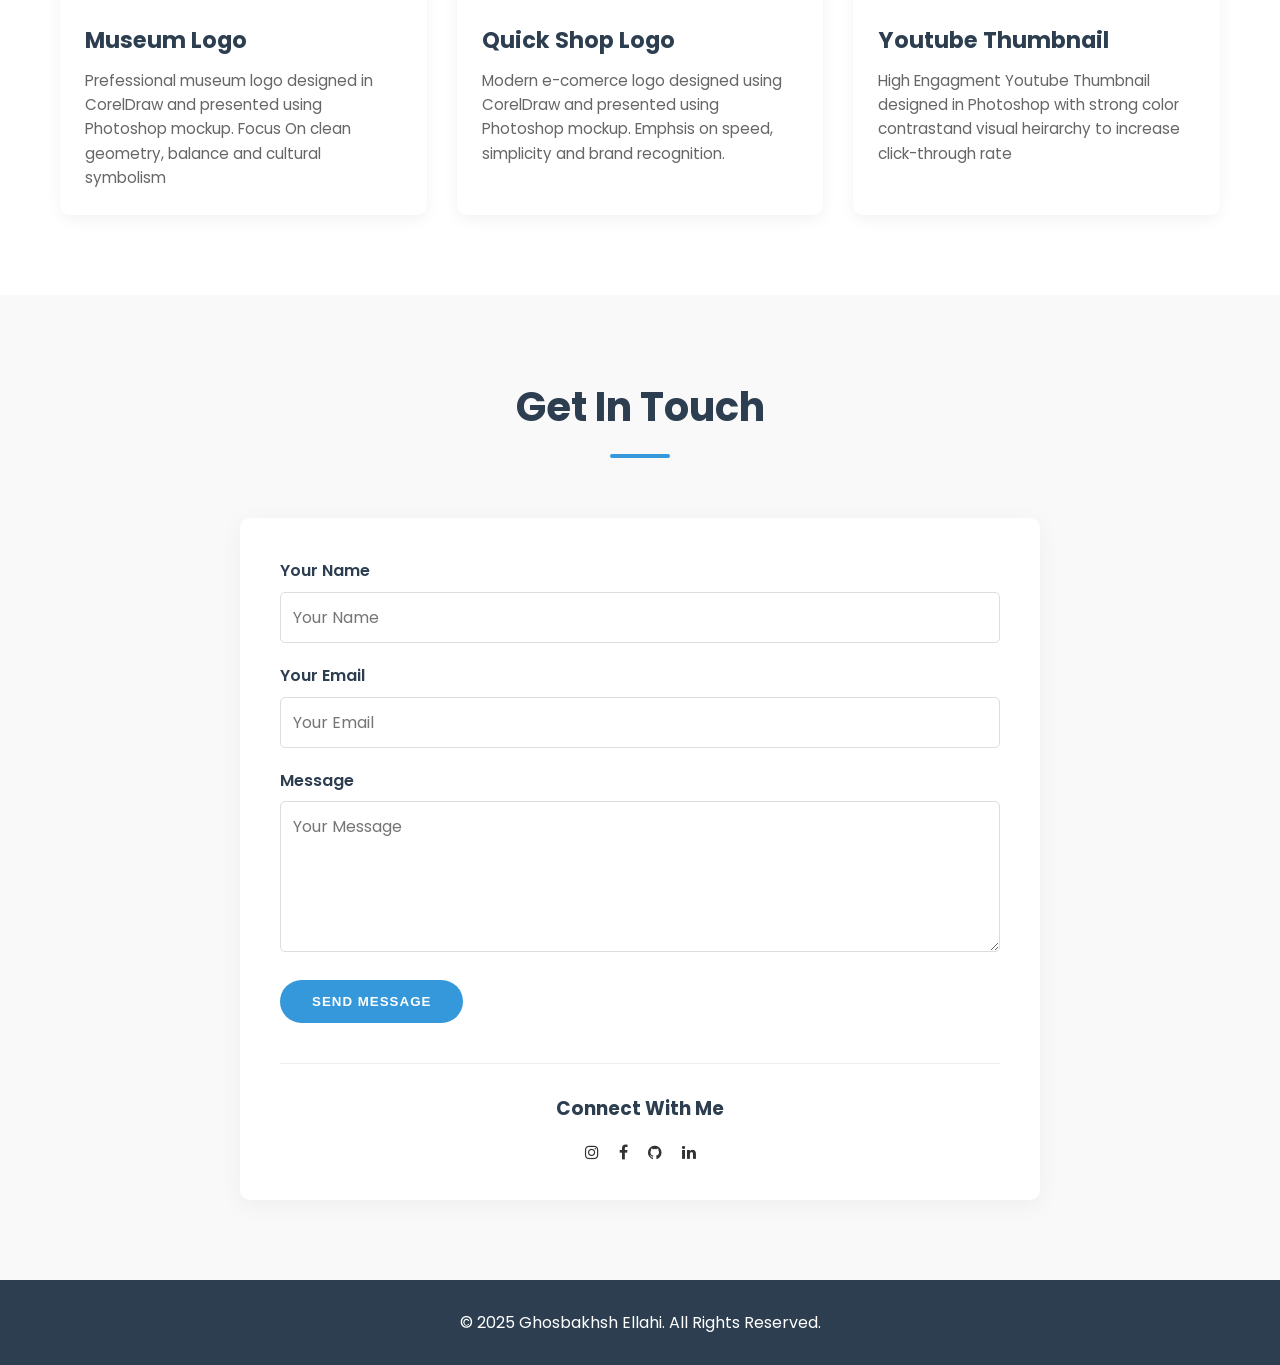
==== commit 4070fbc4: "Graphics Projects were added" ====
--- a/index.html
+++ b/index.html
@@ -204,28 +204,28 @@
                 <!-- Project 1 -->
                 <article class="project-card">
                     <div class="project-image">
-                        <img src="Graphic Projects/School Logo Pic.png" alt="School Logo">
-                        <div class="overlay">
-                            <a href="Graphic Projects/School Logo Pic.png" class="btn-small">View Full Image</a>
-                        </div>
-                    </div>
-                    <div class="project-info">
-                        <h3>Logo Of a School</h3>
-                        <p>This Logo is a professional logo of a school made with CoralDraw.</p>
+                        <img src="Graphic Projects/Museum 3D Logo Mockup.png" alt="Logo Mockup">
+                        <div class="overlay">
+                            <a href="Graphic Projects/Museum 3D Logo Mockup.png" class="btn-small">View Full Image</a>
+                        </div>
+                    </div>
+                    <div class="project-info">
+                        <h3>Museum Logo</h3>
+                        <p>Prefessional museum logo designed in CorelDraw and presented using Photoshop mockup. Focus On clean geometry, balance and cultural symbolism</p>
                     </div>
                 </article>
 
                 <!-- Project 2 -->
                 <article class="project-card">
                     <div class="project-image">
-                        <img src="Graphic Projects/shop logo.png" alt="Quick Shop Logo">
-                        <div class="overlay">
-                            <a href="Graphic Projects/shop logo.png" class="btn-small">View Full Image</a>
+                        <img src="Graphic Projects/Screenshot 2025-12-24 101100.png" alt="Quick Shop Logo">
+                        <div class="overlay">
+                            <a href="Graphic Projects/Screenshot 2025-12-24 101100.png" class="btn-small">View Full Image</a>
                         </div>
                     </div>
                     <div class="project-info">
                         <h3>Quick Shop Logo</h3>
-                        <p>This logo is the quick shop logo which is made with the combination of two tools Photoshop and CorelDraw.</p>
+                        <p>Modern e-comerce logo designed using CorelDraw and presented using Photoshop mockup. Emphsis on speed, simplicity and brand recognition.</p>
                     </div>
                 </article>
 
@@ -239,7 +239,7 @@
                     </div>
                     <div class="project-info">
                         <h3>Youtube Thumbnail</h3>
-                        <p>A Youtube video thumbnail of Atar Ms Who is talking about Sarfraz Ahmed .</p>
+                        <p>High Engagment Youtube Thumbnail designed in Photoshop with strong color contrastand visual heirarchy to increase click-through rate</p>
                     </div>
                 </article>
                 </div>
@@ -292,9 +292,9 @@
     </footer>
 
 
-    <script>
+    <!-- <script>
         alert("Welcome To Ghosbakhsh's Portfolio 'The Websites which are present in projects section they are not completed and they are not public, they are just made for practice and to complete my portfolio'");
-    </script>
+    </script> -->
 
 </body>
 </html>
--- a/style.css
+++ b/style.css
@@ -359,7 +359,7 @@
     text-align: center;
 }
 .myself{
-    width: 380px;
+    width: 350px;
     height: 500px;
     display: flex;
     position: relative;
